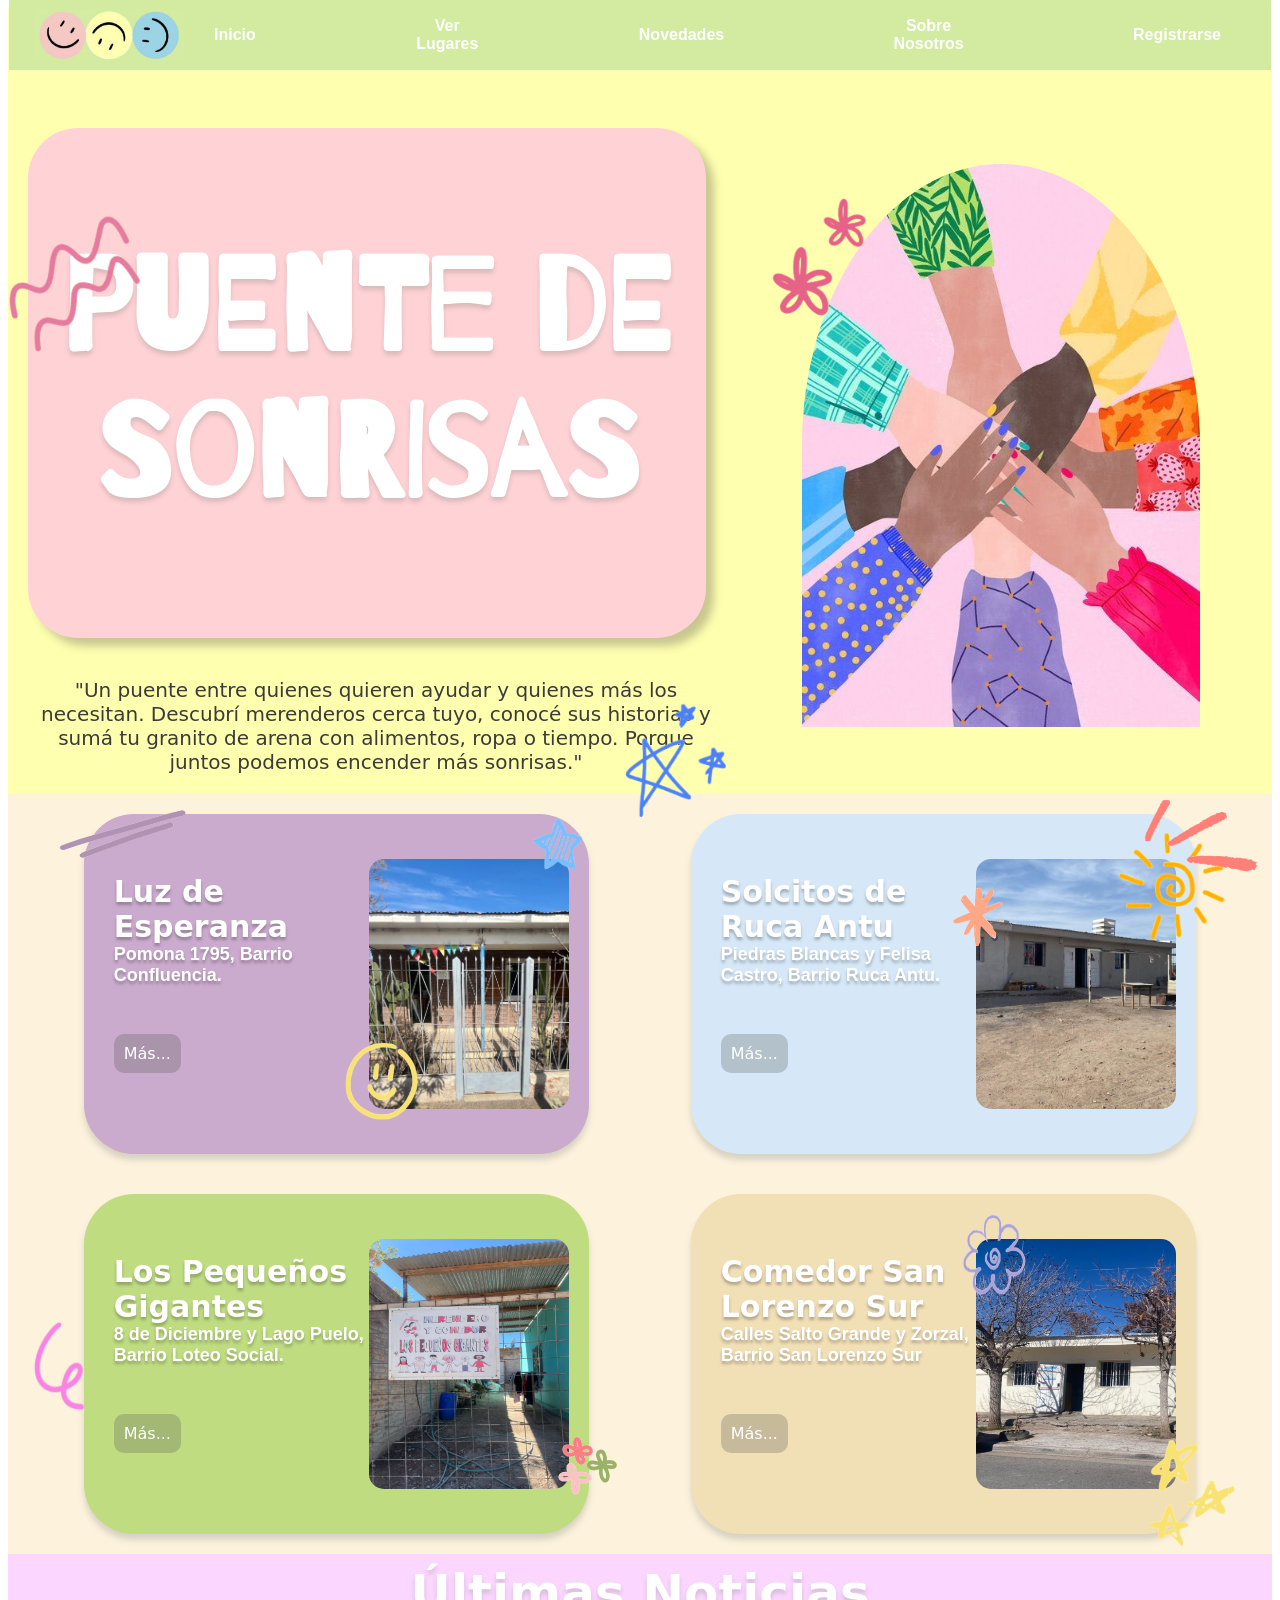
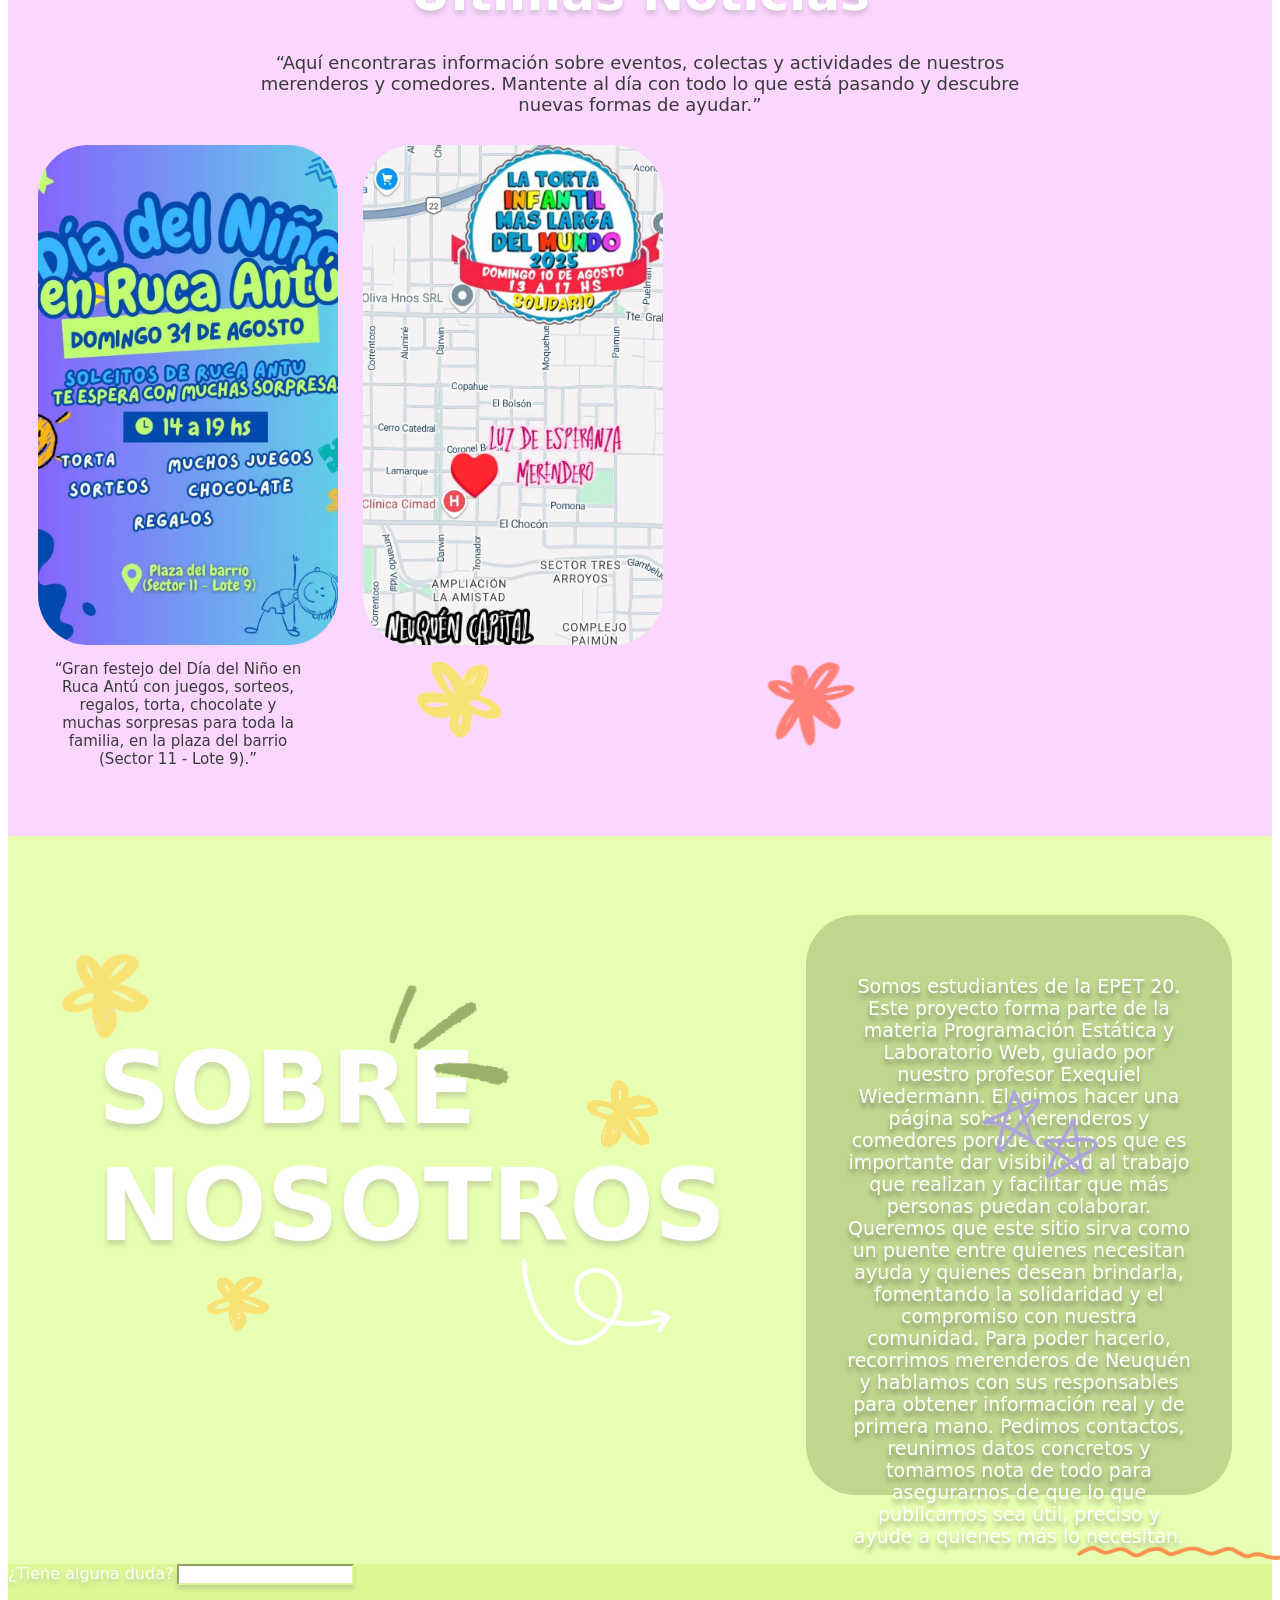
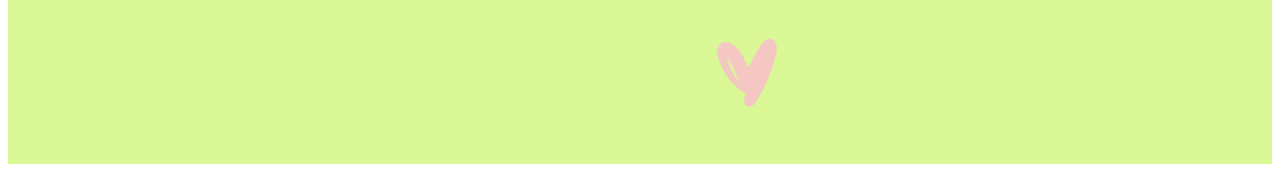
==== index.html @ fcc44dd9 "Agrreglo merge de developL" ====
<html>
    <head>
        <title>Puente De Sonrisas</title>
        <meta charset="UTF-8"/> 
        <meta name="viewport" content="width=device-width, initial-scale=1.0"/>
        <link rel="stylesheet" href="Css/estilo.css">
        <link href="https://fonts.googleapis.com/css2?family=Barrio&display=swap" rel="stylesheet">
    </head>
    <body>
        <section id="Fondo1"> 
                <div>
                    <img src="Imagenes/Icono_inicio_onda-rosa.png" class="deco1inicio animar-rebote">
                    <img src="Imagenes/Icono_inicio_estrellas-Azul.png" class="deco2inicio animar-rebote">
                    <img src="Imagenes/Icono_inicio_flores-Rosa.png" class="deco3inicio animar-rebote">
                    <img src="Imagenes/Icono_inicio_Sol.png" class="deco4inicio animar-rebote">
                </div>
                <div class="barranav">
                    <div class="logo">
                        <img src="Imagenes/icono_inicio_01.jpg" alt="logo" width="150px" height="50px"></div>
                        <div class="barraLinks">
                            <a href="#Fondo1">Inicio</a>
                            <a href="#Fondo2">Ver Lugares</a>
                            <a href="#Fondo3">Novedades</a>
                            <a href="#Fondo4">Sobre Nosotros</a>
                            <a href="Registro.html">Registrarse</a>
                        </div>
                </div>
                <div class="fila">
                    <div class="Columna">
                        <div class="Titulo">
                            <h1 id="Titulo">Puente de Sonrisas</h1>
                        </div>
                        <div class="DescripcionI">
                            <p id="ParrafoI">
                                "Un puente entre quienes quieren ayudar y 
                                quienes más los necesitan. Descubrí merenderos 
                                cerca tuyo, conocé sus historias y sumá tu granito de 
                                arena con alimentos, ropa o tiempo. Porque juntos podemos 
                                encender más sonrisas."  
                            </p>
                        </div>
                    </div>
                    <div class="Manos">
                        <img src="Imagenes/Img_inicio-inicio.jpg" id="InicioImg"/>
                    </div>
                </div>
            </div>
        </section>
        <section id="Fondo2">
                <div class="filaA">
                    <div class="caja1">
                        <img src="Imagenes/Icono_inicio_rayas-Lila.png" id="imgRayitas"  height="150" width="180">
                        <img src="Imagenes/Icono_inicio_carita.png" id="imgCarita" height="150" width="200">
                        <img src="Imagenes/Icono_inicio_estrella-Azul.png" id="imgEstrella" height="100" width="130">   
                        <div class="texto">
                            <div class="TextVL">
                                <h2>Luz de Esperanza</h2>
                                <h3>Pomona 1795, Barrio Confluencia.</h3></br>
                            </div>
                            <div class="Btn">
                                <a href="Merendero1.html" class="BtnMas">Más...</a>
                            </div>
                        </div>

                        <div class="imagen1">
                            <img src="Imagenes/Img_Merendero1-inicio.jpg" class="ImgIn">
                        </div>
                    </div>
                    
                    <div class="caja2">
                        <img src="Imagenes/Icono_inicio_Pestaña-Rosa.png" id="imgPestaña" height="150" width="190">
                        <img src="Imagenes/Icono_inicio_asterisco-Rosa.png" id="imgAsterisco"  height="150" width="150">
                        <div class="texto">
                            <div class="TextVL">
                                <h2>Solcitos de Ruca Antu</h2>
                                <h3>Piedras Blancas y Felisa Castro, Barrio Ruca Antu.</h3></br>
                            </div>
                            <div class="Btn">
                                <a href="Merendero2.html" class="BtnMas">Más...</a>
                            </div>
                        </div>

                        <div class="imagen2">
                            <img src="Imagenes/Img_Merendero2-inicio.jpg" class="ImgIn">
                        </div>
                    </div>
                </div>
                <div class="filaB">
                    <div class="caja3">
                         <img src="Imagenes/Icono_inicio_Rulo.png" id="imgRulo" height="150" width="190">
                         <img src="Imagenes/Icono_inicio_flores-Tricolor.png" id="imgCuatroflores" height="150" width="180">
                        <div class="texto">
                            <div class="TextVL">
                                <h2>Los Pequeños Gigantes</h2>
                                <h3>8 de Diciembre y Lago Puelo, Barrio Loteo Social.</h3></br>
                            </div>
                            <div class="Btn">
                                <a href="Merendero3.html" class="BtnMas">Más...</a>
                            </div>
                        </div>
                        <div class="imagen3">
                            <img src="Imagenes/Img_Merendero3-inicio.jpg" class="ImgIn">
                        </div>
                    </div>
                    <div class="caja4">
                        <img src="Imagenes/Icono_inicio_estrellas-Amarilla.png" id="imgEstrellas" height="150" width="190">
                        <img src="Imagenes/Icono_inicio_flor-Violeta.png" id="imgFlor" height="150" width="190">
                        <div class="texto">
                            <div class="TextVL">
                                <h2>Comedor San Lorenzo Sur</h2>
                                <h3>Calles Salto Grande y Zorzal, Barrio San Lorenzo Sur</h3></br>
                            </div>
                            <div class="Btn">
                                <a href="Merendero4.html" class="BtnMas">Más...</a>
                            </div>
                        </div>
                        <div class="imagen4">
                            <img src="Imagenes/Img_Merendero4-inicio.jpg" class="ImgIn">
                        </div>
                    </div>
                </div>
            </div>
        </section>
        <section id="Fondo3">
                <div>
                    <img src="Imagenes/Icono_inicio_flor-Amarilla-03.png" class="deco1NV">
                    <img src="Imagenes/Icono_inicio_flor-Rosa.png" class="deco2NV">
                </div>
                <div>
                    <h2 class="tituloC">Últimas Noticias</h2>
                </div>
                <div>
                    <p class="parrafoC">
                        “Aquí encontraras información sobre eventos, colectas y actividades
                        de nuestros merenderos y comedores. Mantente al día con todo lo que
                        está pasando y descubre nuevas formas de ayudar.”
                    </p>
                </div>
                <div class="galeriaNovedades">
                    <div>
                        <img src="Imagenes/Img_inicio_Noticias_01.jpg" class="novedadesImg animar-secuencia">
                        <p class="descripNovedades animar-secuencia">
                            “Gran festejo del Día del Niño en 
                            Ruca Antú con juegos, sorteos, regalos, 
                            torta, chocolate y muchas sorpresas para 
                            toda la familia, en la plaza del barrio 
                            (Sector 11 - Lote 9).”
                        </p>
                    </div>
                    <div>
                        <img src="Imagenes/Img_inicio_Noticia_02.jpg" class="novedadesImg animar-secuencia">
                        <p class="descripNovedades animar-secuencia">
                            “El merendero Luz de Esperanza celebró el 
                            10/08 en el SAF de San Lorenzo con torta, 
                            juegos y muchas sorpresas para los chicos, 
                            gracias al apoyo de los vecinos de Confluencia.”
                        </p>
                    </div>
                    <div>
                        <img src="Imagenes/Img_inicio_Noticia_03.jpg" class="novedadesImg animar-secuencia">
                        <p class="descripNovedades animar-secuencia">
                            “El 7 de septiembre el Merendero celebró el 
                            Día del Niño con el evento Los Pequeños Gigantes. 
                            Fue una tarde llena de alegría con presentaciones 
                            de canto, baile y teatro, donde los chicos 
                            demostraron todo su talento.”
                        </p>
                    </div>
                    <div>
                        <img src="Imagenes/Img_inicio_ProximaNoticia_04.jpg" class="novedadesImg animar-secuencia">
                        <p class="descripNovedades animar-secuencia">
                            “Muy pronto compartiremos nuevas actividades y eventos. 
                            ¡Estate atento a las próximas novedades!”
                        </p>
                    </div>
                </div>
        </section>
        <section id="Fondo4">
                    <div>
                        <img src="Imagenes/Icono_inicio_Pestaña-Verde.png" class="decorativa1" height="100" width="100"/>
                        <img src="Imagenes/Icono_inicio_flor-Amarilla-02.png" class="decorativa2" height="90" width="90"/>
                        <img src="Imagenes/Icono_inicio_flor-Amarilla-04.png" class="decorativa3" height="100" width="100"/>
                        <h2 class="parrafoNosotros"> SOBRE NOSOTROS </h2>
                        <img src="Imagenes/Icono_inicio_flor-Amarilla.png" class="decorativa4" height="80" width="80"/>
                        <img src="Imagenes/Icono_inicio_flecha.png" class="decorativa5" height="200" width="200"/>
                    </div> 
                    
                <div class="parrafoD"> 
                        <p class="parrafo">
                            Somos estudiantes de la EPET 20.
                            Este proyecto forma parte de la materia Programación Estática y Laboratorio Web,
                            guiado por nuestro profesor Exequiel Wiedermann.
                            Elegimos hacer una página sobre merenderos y comedores porque creemos que es importante dar visibilidad al trabajo que realizan y facilitar que más personas puedan colaborar. Queremos que este sitio sirva como un puente entre quienes necesitan ayuda y quienes desean brindarla, fomentando la solidaridad y el compromiso con nuestra comunidad.
                            Para poder hacerlo, recorrimos merenderos de Neuquén y hablamos con sus responsables para obtener información real y de primera mano. Pedimos contactos, reunimos datos concretos y tomamos nota de todo para asegurarnos de que lo que publicamos sea útil, preciso y ayude a quienes más lo necesitan.
                        </p>
                        <img src="Imagenes/Icono_inicio_onda-Naranja.png" class="decorativa7" height="90" width="90"/><!--enlace para agregar la línea naranja en formato img-->
                        <img src="Imagenes/Icono_inicio_estrellas-Lila.png" class="decorativa8" height="90" width="90"/><!--enlace para agregar una de las estrellas en formato img-->
                        <img src="Imagenes/Icono_inicio_corazon.png" class="decorativa9" height="90" width="90"/><!--enlace para agregar corazon en formato img-->
                </div>
        </section>

        </section>

        <script>
            document.addEventListener("DOMContentLoaded", () =>{
                const elementos=document.querySelectorAll('.animar-secuencia');

                function mostrarSecuencia(){
                    const alturaVentana=window.innerHeight;

                    elementos.forEach((el, index)=>{
                        const distancia=el.getBoundingClientRect().top;
                        if(distancia<alturaVentana-150&&!el.classList.contains('visible')){
                            setTimeout(() =>{
                                el.classList.add('visible');
                            }, index*220);
                        }
                    });
                }
                window.addEventListener('scroll', mostrarSecuencia);
                mostrarSecuencia();

                const rebote=document.querySelectorAll('.animar-rebote');
                    rebote.forEach((img, i)=>{
                            setTimeout(() =>{
                                img.classList.add('visible-rebote');
                            }, i*220);
                        });
                    });
                
            </script>

            <footer id="Footer">
                <form>
                    <label for="Dudas" class="Pregunta">¿Tiene alguna duda?</label>
                    <input type="text" name="Dudas" id="Dudas" class="CajaDuda" />
                </form>
            </footer>
    </body>
</html>
---- Css/estilo.css ----
@keyframes girar{
    from{ transform: rotate(0deg);}
    to{transform: rotate(360deg);}
}
@keyframes aparecer {
    from{opacity: 0; transform: translateY(20px);}
    to{opacity: 1; transform: translateY(0);}
}
@keyframes largo{
    0% {transform: scaleX(1);}
    50%{transform: scaleX(1.4);}
    100%{transform: scaleX(1);}
}
@keyframes zoom{
    0% {transform: scale(1);}
    50%{transform: scale(1.1);}
    100%{transform: scale(1);}
}

html{
    scroll-behavior: smooth;
}

#fondo1{
    margin: auto;
    background-color:#FFFFB0;
    padding-top: 120px;
}

.barranav{
    background-color: rgb(211, 235, 161);
    display: flex;
    justify-content: space-between;
    padding: 10px 50px 10px 25px;
    margin-bottom: 30px;
 

    position:fixed;
    top: 0px;
    right: 9px;
    left: 9px;
    z-index: 100;
}

.barraLinks{
    display: flex;
    gap: 150px;
    align-items: center;
}

.barraLinks a{
    text-align: center;
    text-decoration: none;
    color: white;
    font-family:Arial, Helvetica, sans-serif;
    font-weight: bold;
}

.logo{
    padding-right: 30px;
}

.fila{
    display: flex;
}

.columna{
    width: 500px;
    min-width: 520px;
    max-width: 600px;
}

.Titulo{
    background-color: #ffd2d5;
    width: 130%;
    border-radius: 50px;
    margin-left: 20px;
    font-family: 'Barrio', cursive;
    box-shadow: 8px 8px 8px rgba(68, 68, 68, 0.3);
    flex-direction: column;
    align-items: center;
    padding: 1px;
    opacity: 0;
    transform: translateY(-20px);
    animation: aparecer 1s ease forwards;
}

#Titulo{
    font-size: 130px;
    text-align:  center;
    color: white;
    text-shadow: 0 4px 4px rgba(134, 133, 133, 0.3);
}

.Manos{
    align-items: flex-start;
    width: 35%;
    min-width: 300px;
    padding-bottom: 5%;
    opacity: 0;
    transform: translateY(-20px);
    animation: aparecer 1s ease forwards;
}
#InicioImg{
    position:absolute;
    height: auto;
    width: 90%;
    max-width: 480px;
    display: block;
    border-radius: 500% 500% 0% 0%;
    bottom: 10%;
    left: 62%;
}

#ParrafoI {
    width: 130%;
    font-size: 20px;
    padding-left: 30px;
    padding-right: 10px;
    padding-top: 20px;
    text-align: center;
    color: #3b3b3b;
    font-family: system-ui, -apple-system, BlinkMacSystemFont, 'Segoe UI', Roboto, Oxygen, Ubuntu, Cantarell, 'Open Sans', 'Helvetica Neue', sans-serif;
    opacity: 0;
    transform: translateY(-20px);
    animation: aparecer 1s ease forwards;
} 

.deco1inicio{
    position: absolute;
    z-index: 8;
    bottom: 60%;
    right: 88%;
    width: 170px;
    height: 150px;
    animation: zoom 3s ease-in-out infinite;
}

.deco2inicio{
    position: absolute;
    z-index: 8;
    top: 78%;
    left: 47%;
    width: 140px;
    height: 120px;
    animation: zoom 3s ease-in-out infinite;
}
.deco3inicio{
    position: absolute;
    z-index: 8;
    top: 190px;
    left: 59%;
    width: 120px;
    animation: zoom 3s ease-in-out infinite;
}
.deco4inicio{
    position: absolute;
    z-index: 8;
    top: 92%;
    left: 86%;
    width: 140px;
    animation: girar 20s linear infinite;
}

/*Página 2*/

#fondo2{
    margin: auto;
    position: relative;
    background-color:#fdf3dd;
}

.filaA,.filaB{
    margin: auto;
    display: flex;
    gap: 50px;
    padding:20px 50px 20px 50px;
    justify-content: center;
}

.caja1,.caja2,.caja3,.caja4{
    margin: auto;
    width: 40%;
    height: 300px;
    border-radius: 50px;
    display: flex;
    justify-content: space-between;
    align-items: center;
    padding: 20px;
    box-shadow: 0 6px 6px rgba(134, 133, 133, 0.3);
    transition: all 0.4s ease;
    position: relative;

}

.caja1:hover,.caja2:hover,.caja3:hover,.caja4:hover{
    transform: scale(1.05);
}

.caja1{
    background-color: #CAAACD;
}
.caja2{
    background-color: #D6E8F7;
}
.caja3{
    background-color: #BFDC80;
}
.caja4{
    background-color: #F1DFB6;
}

.texto{
    margin: auto;
    font-size: 20px;
    color: white;
    text-align: left;
    padding-left: 10px;
}

.TextVL{
    margin: auto;
    padding-bottom: 35px;
    text-shadow: 0 3px 3px rgba(34, 34, 34, 0.3);
}

.BtnMas{
    margin: auto;
    background-color:#5b5e5548;
    border-radius: 10px;
    text-decoration: none;
    color: white;
    padding: 10px;
    font-family: system-ui, -apple-system, BlinkMacSystemFont, 'Segoe UI', Roboto, Oxygen, Ubuntu, Cantarell, 'Open Sans', 'Helvetica Neue', sans-serif;
    font-size: 16px;
    transition: box-shadow 0.3s ease;
}

.BtnMas:hover{
    box-shadow: 0px 4px 6px rgba(0, 0, 0, 0.4);
}

.Btn{
    margin: auto;
    padding-bottom: 30px;
}

.ImgIn{
    margin: auto;
    width: 200px;
    height: 250px;
    border-radius: 15px;
}

#imgCuatroflores{
    margin: 0 auto;
    position: absolute;
    z-index: 4;
    top: 80%;
    left: 100%;
    transform: translate(-50%, -50%);
    width: 30%;
    transform-origin: center;
    transition: transform 0.4s ease;
}

#imgFlor{
    margin: 0 auto;
    position: absolute;
    z-index: 4;
    top: 20%;
    left: 60%;
    transform: translate(-50%, -50%);
    width: 30%;
    transform-origin: center;
    transition: transform 0.4s ease;
}

#imgPestaña{
    margin: 0 auto;
    position: absolute;
    z-index: 4;
    left: 100%;
    bottom: 50%;
    transform: translate(-50%, -50%);
    width: 40%;
    transform-origin: center;
    transition: transform 0.4s ease;
}

#imgRulo{
    margin: 0 auto;
    position: absolute;
    z-index: 4;
    top: 50%;
    right: 75%;
    transform: translate(-50%, -50%);
    width: 30%;
    transform-origin: center;
    transition: transform 0.4s ease;
}

#imgEstrellas{
    margin: 0 auto;
    position: absolute;
    z-index: 4;
    top: 90%;
    left: 100%;
    transform: translate(-50%, -50%);
    width: 35%;
    transform-origin: center;
    transition: transform 0.4s ease;
}

#imgRayitas{
    margin: 0 auto;
    position: absolute;
    z-index: 4;
    bottom: 48%;
    left: 8%;
    transform: translate(-50%, -50%);
    width: 40%;
    transform-origin: center;
    transition: transform 0.4s ease;
}

#imgCarita{
    margin: 0 auto;
    position: absolute;
    z-index: 4;
    top: 80%;
    left: 60%;
    transform: translate(-50%, -50%);
    width: 35%;
    transform-origin: center;
    transition: transform 0.4s ease;
}

#imgEstrella{
    margin: 0 auto;
    position: absolute;
    z-index: 4;
    bottom: 60%;
    left: 94%;
    transform: translate(-50%, -50%);
    width: 25%;
    transform-origin: center;
    transition: transform 0.4s ease;
}

#imgAsterisco{
    margin: 0 auto;
    position: absolute;
    z-index: 4;
    top: 30%;
    right: 18%;
    transform: translate(-50%, -50%);
    width: 25%;
    transform-origin: center;
    transition: transform 0.4s ease;
}

/*Página 3*/
#fondo3{
    margin: auto;
    background-color: #fbd6ff;
    padding: 10px;
}

.tituloC{
    text-align: center;
    color: white;
    font-size: 50px;
    font-family: system-ui, -apple-system, BlinkMacSystemFont, 'Segoe UI', Roboto, Oxygen, Ubuntu, Cantarell, 'Open Sans', 'Helvetica Neue', sans-serif;
    z-index: 2;
    position: relative;
    text-shadow: 0 4px 4px rgba(134, 133, 133, 0.3);
}

.parrafoC{
    text-align: center;
    color: #3b3b3b;
    font-size: 18px;
    font-family: system-ui, -apple-system, BlinkMacSystemFont, 'Segoe UI', Roboto, Oxygen, Ubuntu, Cantarell, 'Open Sans', 'Helvetica Neue', sans-serif;
    margin: 30px;
    padding-left: 200px;
    padding-right: 200px;
}

.galeriaNovedades{
    display: flex;
    padding-left: 20px;
    padding-right: 20px;
    gap: 25px;
}

.novedadesImg{
    width: 300px;
    height: 500px;
    border-radius: 50px;
    right: 300px;
}

.descripNovedades{
    text-align: center;
    color:#3b3b3b;
    font-size: 15px;
    font-family: system-ui, -apple-system, BlinkMacSystemFont, 'Segoe UI', Roboto, Oxygen, Ubuntu, Cantarell, 'Open Sans', 'Helvetica Neue', sans-serif;
    padding-right: 30px;
    padding-left: 10px;
    margin-bottom: 40px;
}

.deco1NV{
    margin: 0 auto;
    position:absolute;
    z-index: 1;
    top: 255%;
    left: 36%;
    transform: translate(-50%, -50%);
    width: 11%;
    height: auto;
}
.deco2NV{
    margin: 0 auto;
    position:absolute;
    left: 63%;
    top: 256%;
    transform: translate(-50%, -50%);
    width: 9%;
    height: auto;
}

/*Fondo 4*/

#fondo4{
    margin: auto;
    background-color: #e7ffb1;
    padding-left: 90px;
    padding-top: 10px;
    display: flex;
    align-items: center;

}

h2{
    margin: auto;
    font-family: system-ui, -apple-system, BlinkMacSystemFont, 'Segoe UI', Roboto, Oxygen, Ubuntu, Cantarell, 'Open Sans', 'Helvetica Neue', sans-serif;
}

h3{
    margin: auto;
    font-family: Arial, Helvetica, sans-serif;   
    font-size: 18px;
}

.parrafoD {
    margin: auto;
    color: white;
    background-color: #bfd68f;
    width:700px;
    height: 500px;
    border-radius: 50px;
    margin: 40px 40px 40px 80px;
    padding: 10px  40px 70px 40px;
    
}

.parrafo{
    font-size: 19px;
    text-align:center;
    margin: auto;
    margin-top: 50px;
    font-family: system-ui, -apple-system, BlinkMacSystemFont, 'Segoe UI', Roboto, Oxygen, Ubuntu, Cantarell, 'Open Sans', 'Helvetica Neue', sans-serif;
    text-shadow: 0 5px 4px rgba(5, 5, 5, 0.3);
}
.parrafoNosotros{
    margin: auto;
    color:white;
    font-family: system-ui, -apple-system, BlinkMacSystemFont, 'Segoe UI', Roboto, Oxygen, Ubuntu, Cantarell, 'Open Sans', 'Helvetica Neue', sans-serif;
    font-size: 100px;
    text-shadow: 0 5px 5px rgba(134, 133, 133, 0.3);
}
.decorativa1{
    margin: 0 auto;
    position: relative;
    width: 180px;
    height: 180px;
    top: 100px;
    left: 260px;
}

@media (prefers-reduced-motion: reduce){
    img.decorativa2{
    animation-duration: 0.001ms !important;
    animation-iteration-count:1 !important;;
    }
    img.decorativa3{
    animation-duration: 0.001ms !important;
    animation-iteration-count:1 !important;;
    }
    img.decorativa4{
    animation-duration: 0.001ms !important;
    animation-iteration-count:1 !important;;
    }

}
.decorativa2{
    margin: 0 auto;
    position: relative;
    top:150px;
    left: 280px;
    width: 120px;
    height: 120px;
    animation: girar 7s linear infinite;
}
.decorativa3{
    margin: 0 auto;
    position: relative;
    top: 20px;
    right: 350px;
    animation: girar 7s linear infinite;

}
.decorativa4{
    margin: 0 auto;
    position: relative;
    bottom: 10px;
    left: 90px;
    width: 100px;
    height: 100px;
    animation: girar 7s linear infinite;

}


@media(prefers-reduced-motion: reduce){
    img.decorativa5{
        animation-duration: 0.001ms !important;
        animation-iteration-count: 1 !important;
    }
}
.decorativa5{
    margin: 0  auto;
    position: relative;
    bottom:150px;
    left: 180px;
    width: 200px;
    height: 200px;
    animation: largo 8s ease-in-out infinite;
    display: block;
}

.decorativa7{
    margin: 0 auto;
    position: relative;
    bottom: 5%;
    left: 65%;
    width: 220px;
    height: 60px;
}

.decorativa8{
    margin: 0 auto;
    position: relative;
    bottom: 105%;
    left: 38%;
    width: 128px;
    height: 110px;
}


@media(prefers-reduced-motion: reduce){
    img.decorativa9{
        animation-duration: 0.001ms !important;
        animation-iteration-count: 1 !important;
    }
}
.decorativa9{
    margin: 0 auto;
    position: relative;
    bottom: 1%;
    right: 78%;
    width: 80px;
    height: 80px;
    animation: zoom 2s ease-in-out infinite;

}
#Footer{
    background: #dbf897;
    height: 200px;
}
.Pregunta{
    color: white;
    font-family:system-ui, -apple-system, BlinkMacSystemFont, 'Segoe UI', Roboto, Oxygen, Ubuntu, Cantarell, 'Open Sans', 'Helvetica Neue', sans-serif;
    text-shadow: 0 4px 4px rgba(134, 133, 133, 0.3);
}
.CajaDuda{
    border-color: #dbf897 ;
    box-shadow: 0 4px 4px rgba(134, 133, 133, 0.3);
}
/* --------------------------------------------------------------------------------------------------------------------------------------- */
@media(min-width: 1500px){
    html{
    scroll-behavior: smooth;
}

/*Página 1*/
#fondo1{
    margin: auto;
    background-color:#FFFFB0;
    padding-top: 120px;
}

.barranav{
    background-color: rgb(211, 235, 161);
    display: flex;
    justify-content: space-between;
    padding: 10px 50px 10px 25px;
    margin-bottom: 30px;
 

    position:fixed;
    top: 0px;
    right: 9px;
    left: 9px;
    z-index: 100;
}

.barraLinks{
    display: flex;
    gap: 150px;
    align-items: center;
}

.barraLinks a{
    text-align: center;
    text-decoration: none;
    color: white;
    font-family:Arial, Helvetica, sans-serif;
    font-weight: bold;
}

.logo{
    padding-right: 30px;
}

.fila{
    display: flex;

.columna{
    width: 500px;
    min-width: 520px;
    max-width: 900px;
}
.Titulo {
    background-color: #ffd2d5;
    width: 130%;
    border-radius: 50px;
    font-family: 'Barrio', cursive;
    box-shadow: 8px 8px 8px rgba(68, 68, 68, 0.3);
    flex-direction: column;
    align-items: center;
    padding: 1px;
    opacity: 0;
    transform: translateY(-20px);
    animation: aparecer 1s ease forwards;
}

#Titulo{
    font-size: 130px;
    text-align:  center;
    color: white;
    text-shadow: 0 4px 4px rgba(134, 133, 133, 0.3);
}

#ParrafoI{
    font-size: 20px;
    width: 130%;
    padding-left: 4%;
    padding-top: 10%;
    text-align: center;
    color: #3b3b3b;
    font-family: system-ui, -apple-system, BlinkMacSystemFont, 'Segoe UI', Roboto, Oxygen, Ubuntu, Cantarell, 'Open Sans', 'Helvetica Neue', sans-serif;
    opacity: 0;
    transform: translateY(-20px);
    animation: aparecer 1s ease forwards;
}

.Manos{
    align-items: flex-start;
    width: 35%;
    min-width: 300px;
    padding-bottom: 5%;
    opacity: 0;
    transform: translateY(-20px);
    animation: aparecer 1s ease forwards;
}


#InicioImg{
    height: auto;
    width: 100%;
    max-width: 500px;
    display: block;
    border-radius: 500% 500% 0% 0%;
}


.deco1inicio{
    position: absolute;
    bottom: 60%;
    right: 88%;
    width: 180px;
    height: 160px;
    z-index: 1px;
}

.deco2inicio{
    position: absolute;
    top: 76%;
    left: 46%;
    width: 160px;
    height: 140px;
    animation: zoom 2s ease-in-out infinite;

}

.deco3inicio{
    position: absolute;
    left: 59%;
    width: 160px;
    animation: zoom 2s ease-in-out infinite;
}

.deco4inicio{
    margin: 0 auto;
    position: absolute;
    top: 110%;
    left: 87%;
    animation: girar 4s linear infinite;

}
    .columna{
        width: 500px;
        min-width: 520px;
        max-width: 900px;
    }
    .Titulo {
        background-color: #ffd2d5;
        width: 130%;
        border-radius: 50px;
        font-family: 'Barrio', cursive;
        box-shadow: 8px 8px 8px rgba(68, 68, 68, 0.3);
        flex-direction: column;
        align-items: center;
    }
    #Titulo {
        font-size: 140px; 
    }
    #ParrafoI {
        width: 130%;
        font-size: 20px;
        margin-left: auto;
        margin-right: auto;
        padding-top: 20px;
    }
    #InicioImg{
        position:absolute;
        height: auto;
        width: 90%;
        max-width: 480px;
        display: block;
        border-radius: 500% 500% 0% 0%;
        bottom: 1%;
        top: 10%;
        left: 62%;
    }
    .filaA, .filaB, .galeriaNovedades{
        gap: 5%;
        padding-left: 8%;
        padding-right: 8%;
    }
    .barranav{
        padding-left: 8%;
        padding-right: 8%;
    }
    .parrafoD{
        width: 60%;
        margin-left: 10%;
        margin-right: 10%;
        font-size: 120%;
    }
    .parrafoNosotros{
        font-size: 400%;
    }
    .deco1inicio{
        position: absolute;
        bottom: 65%;
        right: 88%;
        width: 180px;
        height: 160px;
    }
    .deco2inicio{
        position: absolute;
        top: 75%;
        left: 46%;
        width: 160px;
        height: 140px;
    }
    .deco3inicio{
        position: absolute;
        left: 59%;
        width: 160px;
    }
    .deco4inicio{
        position: absolute;
        top: 92%;
        left: 87%;
    }

    .deco2inicio{
        position: absolute;
        z-index: 8;
        top: 75%;
        left: 48%;
        width: 160px;
        height: 140px;
    }

    .deco3inicio{
        position: absolute;
        z-index: 8;
        left: 59%;
        width: 160px;
    }

    .deco4inicio{
        position: absolute;
        z-index: 8;
        top: 92%;
        left: 87%;
    }

#fondo2{
    margin: auto;
    position: relative;
    background-color:#fdf3dd;
}

.filaA,.filaB{
    margin: auto;
    display: flex;
    gap: 50px;
    padding:20px 50px 20px 50px;
    justify-content: center;
}

.caja1,.caja2,.caja3,.caja4{
    margin: auto;
    width: 40%;
    height: 300px;
    border-radius: 50px;
    display: flex;
    justify-content: space-between;
    align-items: center;
    padding: 20px;
    box-shadow: 0 6px 6px rgba(134, 133, 133, 0.3);
    transition: all 0.4s ease;
}

.caja1:hover,.caja2:hover,.caja3:hover,.caja4:hover{
    transform: scale(1.05);
}

.caja1{
    background-color: #CAAACD;
}
.caja2{
    background-color: #D6E8F7;
}
.caja3{
    background-color: #BFDC80;
}
.caja4{
    background-color: #F1DFB6;
}

.texto{
    margin: auto;
    font-size: 20px;
    color: white;
    text-align: left;
    padding-left: 10px;
}

.TextVL{
    margin: auto;
    padding-bottom: 35px;
    text-shadow: 0 3px 3px rgba(34, 34, 34, 0.3);
}

.BtnMas{
    margin: auto;
    background-color:#5b5e5548;
    border-radius: 10px;
    text-decoration: none;
    color: white;
    padding: 10px;
    font-family: system-ui, -apple-system, BlinkMacSystemFont, 'Segoe UI', Roboto, Oxygen, Ubuntu, Cantarell, 'Open Sans', 'Helvetica Neue', sans-serif;
    font-size: 16px;
    transition: box-shadow 0.3s ease;
}

.BtnMas:hover{
    box-shadow: 0px 4px 6px rgba(0, 0, 0, 0.4);
}

.Btn{
    margin: auto;
    padding-bottom: 30px;
}

.ImgIn{
    margin: auto;
    width: 200px;
    height: 250px;
    border-radius: 15px;
}

#imgCuatroflores{
    margin: 0 auto;
    position: absolute;
    z-index: 4;
    top: 80%;
    left: 45%;
    transform: translate(-50%, -50%);
    width: 15%;
}

#imgFlor{
    margin: 0 auto;
    position: absolute;
    z-index: 4;
    top: 60%;
    left: 78%;
    transform: translate(-50%, -50%);
    width: 15%;
}

#imgPestaña{
    margin: 0 auto;
    position: absolute;
    z-index: 4;
    left: 94%;
    bottom: 75%;
    transform: translate(-50%, -50%);
    width: 15%;
}

#imgRulo{
    margin: 0 auto;
    position: absolute;
    z-index: 4;
    top: 67%;
    right: 80%;
    transform: translate(-50%, -50%);
    width: 15%;
}

#imgEstrellas{
    margin: 0 auto;
    position: absolute;
    z-index: 4;
    top: 93%;
    left: 93%;
    transform: translate(-50%, -50%);
    width: 15%;
}

#imgRayitas{
    margin: 0 auto;
    position: absolute;
    z-index: 4;
    bottom: 75%;
    left: 9%;
    transform: translate(-50%, -50%);
    width: 15%;
}

#imgCarita{
    margin: 0 auto;
    position: absolute;
    z-index: 4;
    top: 37%;
    left: 45%;
    transform: translate(-50%, -50%);
    width: 15%;
}

#imgEstrella{
    margin: 0 auto;
    position: absolute;
    z-index: 4;
    bottom: 77%;
    left: 30%;
    transform: translate(-50%, -50%);
    width: 11%;
}

#imgAsterisco{
    margin: 0 auto;
    position: absolute;
    z-index: 4;
    top: 30%;
    right: 9%;
    transform: translate(-50%, -50%);
    width: 13%;
}


#fondo3{
    margin: auto;
    background-color: #fbd6ff;
    padding: 10px;
}

.tituloC{
    text-align: center;
    color: white;
    font-size: 50px;
    font-family: system-ui, -apple-system, BlinkMacSystemFont, 'Segoe UI', Roboto, Oxygen, Ubuntu, Cantarell, 'Open Sans', 'Helvetica Neue', sans-serif;
    z-index: 2;
    position: relative;
    text-shadow: 0 4px 4px rgba(134, 133, 133, 0.3);
}

.parrafoC{
    text-align: center;
    color: #3b3b3b;
    font-size: 18px;
    font-family: system-ui, -apple-system, BlinkMacSystemFont, 'Segoe UI', Roboto, Oxygen, Ubuntu, Cantarell, 'Open Sans', 'Helvetica Neue', sans-serif;
    margin: 30px;
    padding-left: 200px;
    padding-right: 200px;
}

.galeriaNovedades{
    display: flex;
    padding-left: 20px;
    padding-right: 20px;
    gap: 25px;
}

.novedadesImg{
    width: 300px;
    height: 500px;
    border-radius: 50px;
    right: 300px;
}

.descripNovedades{
    text-align: center;
    color:#3b3b3b;
    font-size: 15px;
    font-family: system-ui, -apple-system, BlinkMacSystemFont, 'Segoe UI', Roboto, Oxygen, Ubuntu, Cantarell, 'Open Sans', 'Helvetica Neue', sans-serif;
    padding-right: 30px;
    padding-left: 10px;
    margin-bottom: 40px;
}

.deco1NV{
    margin: 0 auto;
    position:absolute;
    z-index: 1;
    top: 255%;
    left: 36%;
    transform: translate(-50%, -50%);
    width: 11%;
    height: auto;
}
.deco2NV{
    margin: 0 auto;
    position:absolute;
    left: 63%;
    top: 256%;
    transform: translate(-50%, -50%);
    width: 9%;
    height: auto;
}



#fondo4{
    margin: auto;
    background-color: #e7ffb1;
    padding-left: 90px;
    padding-top: 10px;
    display: flex;
    align-items: center;

}

h2{
    margin: auto;
    font-family: system-ui, -apple-system, BlinkMacSystemFont, 'Segoe UI', Roboto, Oxygen, Ubuntu, Cantarell, 'Open Sans', 'Helvetica Neue', sans-serif;
}

h3{
    margin: auto;
    font-family: Arial, Helvetica, sans-serif;   
    font-size: 18px;
}

.parrafoD {
    margin: auto;
    color: white;
    background-color: #bfd68f;
    width:700px;
    height: 500px;
    border-radius: 50px;
    margin: 40px 40px 40px 80px;
    padding: 10px  40px 70px 40px;
    
}

.parrafo{
    font-size: 19px;
    text-align:center;
    margin: auto;
    margin-top: 50px;
    font-family: system-ui, -apple-system, BlinkMacSystemFont, 'Segoe UI', Roboto, Oxygen, Ubuntu, Cantarell, 'Open Sans', 'Helvetica Neue', sans-serif;
    text-shadow: 0 5px 4px rgba(5, 5, 5, 0.3);
}
.parrafoNosotros{
    margin: auto;
    color:white;
    font-family: system-ui, -apple-system, BlinkMacSystemFont, 'Segoe UI', Roboto, Oxygen, Ubuntu, Cantarell, 'Open Sans', 'Helvetica Neue', sans-serif;
    font-size: 100px;
    text-shadow: 0 5px 5px rgba(134, 133, 133, 0.3);
}
.decorativa1{
    margin: 0 auto;
    position: relative;
    width: 180px;
    height: 180px;
    top: 100px;
    left: 260px;
}

@media (prefers-reduced-motion: reduce){
    img.decorativa2{
    animation-duration: 0.001ms !important;
    animation-iteration-count:1 !important;;
    }
    img.decorativa3{
    animation-duration: 0.001ms !important;
    animation-iteration-count:1 !important;;
    }
    img.decorativa4{
    animation-duration: 0.001ms !important;
    animation-iteration-count:1 !important;;
    }

}
.decorativa2{
    margin: 0 auto;
    position: relative;
    top:150px;
    left: 280px;
    width: 120px;
    height: 120px;
    animation: girar 4s linear infinite;
}
.decorativa3{
    margin: 0 auto;
    position: relative;
    top: 20px;
    right: 350px;
    animation: girar 4s linear infinite;

}
.decorativa4{
    margin: 0 auto;
    position: relative;
    bottom:150px;
    left: 90px;
    width: 100px;
    height: 100px;
    animation: girar 4s linear infinite;

}


@media(prefers-reduced-motion: reduce){
    img.decorativa5{
        animation-duration: 0.001ms !important;
        animation-iteration-count: 1 !important;
    }
}
.decorativa5{
    margin: 0  auto;
    position: relative;
    bottom:60px;
    left: 230px;
    width: 250px;
    height: 250px;
    animation: largo 5s ease-in-out infinite;
    display: block;
}

.decorativa7{
    margin: 0 auto;
    position: relative;
    bottom: 5%;
    left: 65%;
    width: 220px;
    height: 60px;
}

.decorativa8{
    margin: 0 auto;
    position: relative;
    bottom: 105%;
    left: 38%;
    width: 128px;
    height: 110px;
}


@media(prefers-reduced-motion: reduce){
    img.decorativa9{
        animation-duration: 0.001ms !important;
        animation-iteration-count: 1 !important;
    }
}
.decorativa9{
    margin: 0 auto;
    position: relative;
    bottom: 1%;
    right: 78%;
    width: 80px;
    height: 80px;
    animation: zoom 2s ease-in-out infinite;

}

@media(min-width: 1500px){
    html{
    scroll-behavior: smooth;
}

.Manos{
    align-items: flex-start;
    width: 35%;
    margin-left: 40px;
    min-width: 300px;
    padding-bottom: 5%;
    opacity: 0;
    transform: translateY(-20px);
    animation: aparecer 1s ease forwards;
}

#fondo1{
    margin: auto;
    background-color:#FFFFB0;
    padding-top: 120px;
}

.barranav{
    background-color: rgb(211, 235, 161);
    display: flex;
    justify-content: space-between;
    padding: 10px 50px 10px 25px;
    margin-bottom: 30px;
 

    position:fixed;
    top: 0px;
    right: 9px;
    left: 9px;
    z-index: 100;
}

.barraLinks{
    display: flex;
    gap: 150px;
    align-items: center;
}

.barraLinks a{
    text-align: center;
    text-decoration: none;
    color: white;
    font-family:Arial, Helvetica, sans-serif;
    font-weight: bold;
}

.logo{
    padding-right: 30px;
}

.fila{
    display: flex;
}
.DescripcionI{
    margin-left: 65px;
}
.columna{
    width: 500px;
    min-width: 520px;
    max-width: 600px;
}

.Titulo{
    background-color: #ffd2d5;
    width: 130%;
    border-radius: 50px;
    margin-left: 20px;
    font-family: 'Barrio', cursive;
    box-shadow: 8px 8px 8px rgba(68, 68, 68, 0.3);
    flex-direction: column;
    align-items: center;
    padding: 1px;
    margin-left: 60px;
}
#Titulo {
    font-size: 140px; 
}
#ParrafoI {
    width: 130%;
    font-size: 20px;
    margin-left: auto;
    margin-right: auto;
    padding-top: 20px;
}
#InicioImg{
    position:absolute;
    height: auto;
    width: 90%;
    max-width: 480px;
    display: block;
    border-radius: 500% 500% 0% 0%;
    bottom: 1%;
    top: 10%;
    left: 62%;
}
.filaA, .filaB, .galeriaNovedades{
    gap: 5%;
    padding-left: 8%;
    padding-right: 8%;
}
.barranav{
    padding-left: 8%;
    padding-right: 8%;
}
.parrafoD{
    width: 60%;
    margin-left: 10%;
    margin-right: 10%;
    font-size: 120%;
}
.parrafoNosotros{
    font-size: 400%;
}
.deco1inicio{
    position: absolute;
    bottom: 65%;
    right: 88%;
    width: 180px;
    height: 160px;
}
.deco2inicio{
    position: absolute;
    z-index: 8;
    top: 75%;
    left: 48%;
    width: 160px;
    height: 140px;
}
.deco3inicio{
    position: absolute;
    z-index: 8;
    left: 59%;
    width: 160px;
}
.deco4inicio{
    position: absolute;
    z-index: 8;
    top: 92%;
    left: 87%;
}

#fondo2{
    margin: auto;
    position: relative;
    background-color:#fdf3dd;
}

.filaA,.filaB{
    margin: auto;
    display: flex;
    gap: 50px;
    padding:20px 50px 20px 50px;
    justify-content: center;
}

.caja1,.caja2,.caja3,.caja4{
    margin: auto;
    width: 40%;
    height: 300px;
    border-radius: 50px;
    display: flex;
    justify-content: space-between;
    align-items: center;
    padding: 20px;
    box-shadow: 0 6px 6px rgba(134, 133, 133, 0.3);
    transition: all 0.3s ease;
}

.caja1:hover,.caja2:hover,.caja3:hover,.caja4:hover{
    transform: scale(1.1)
}

.caja1{
    margin: auto;
    background-color: #CAAACD;
}
.caja2{
    margin: auto;
    background-color: #D6E8F7;
}
.caja3{
    margin: auto;
    background-color: #BFDC80;
}
.caja4{
    margin: auto;
    background-color: #F1DFB6;
}

.texto{
    margin: auto;
    font-size: 20px;
    color: white;
    text-align: left;
    padding-left: 10px;
}

.TextVL{
    margin: auto;
    padding-bottom: 35px;
    text-shadow: 0 3px 3px rgba(34, 34, 34, 0.3);
}

.BtnMas{
    margin: auto;
    background-color:#5b5e5548;
    border-radius: 10px;
    text-decoration: none;
    color: white;
    padding: 10px;
    font-family: system-ui, -apple-system, BlinkMacSystemFont, 'Segoe UI', Roboto, Oxygen, Ubuntu, Cantarell, 'Open Sans', 'Helvetica Neue', sans-serif;
    font-size: 16px;
    transition: box-shadow 0.3s ease;
}

.BtnMas:hover{
    box-shadow: 0px 4px 6px rgba(0, 0, 0, 0.4);
}

.Btn{
    margin: auto;
    padding-bottom: 30px;
}

.ImgIn{
    margin: auto;
    width: 200px;
    height: 250px;
    border-radius: 15px;
}

#imgCuatroflores{
    margin: 0 auto;
    position: absolute;
    z-index: 4;
    top: 80%;
    left: 45%;
    transform: translate(-50%, -50%);
    width: 15%;
}

#imgFlor{
    margin: 0 auto;
    position: absolute;
    z-index: 4;
    top: 60%;
    left: 78%;
    transform: translate(-50%, -50%);
    width: 15%;
}

#imgPestaña{
    margin: 0 auto;
    position: absolute;
    z-index: 4;
    left: 94%;
    bottom: 75%;
    transform: translate(-50%, -50%);
    width: 15%;
}

#imgRulo{
    margin: 0 auto;
    position: absolute;
    z-index: 4;
    top: 67%;
    right: 80%;
    transform: translate(-50%, -50%);
    width: 15%;
}

#imgEstrellas{
    margin: 0 auto;
    position: absolute;
    z-index: 4;
    top: 93%;
    left: 93%;
    transform: translate(-50%, -50%);
    width: 15%;
}

#imgRayitas{
    margin: 0 auto;
    position: absolute;
    z-index: 4;
    bottom: 75%;
    left: 9%;
    transform: translate(-50%, -50%);
    width: 15%;
}

#imgCarita{
    margin: 0 auto;
    position: absolute;
    z-index: 4;
    top: 37%;
    left: 45%;
    transform: translate(-50%, -50%);
    width: 15%;
}

#imgEstrella{
    margin: 0 auto;
    position: absolute;
    z-index: 4;
    bottom: 77%;
    left: 30%;
    transform: translate(-50%, -50%);
    width: 11%;
}

#imgAsterisco{
    margin: 0 auto;
    position: absolute;
    z-index: 4;
    top: 30%;
    right: 9%;
    transform: translate(-50%, -50%);
    width: 13%;
}
#fondo3{
    margin: auto;
    background-color: #fbd6ff;
    padding: 10px;
}

.tituloC{
    text-align: center;
    color: white;
    font-size: 50px;
    font-family: system-ui, -apple-system, BlinkMacSystemFont, 'Segoe UI', Roboto, Oxygen, Ubuntu, Cantarell, 'Open Sans', 'Helvetica Neue', sans-serif;
    z-index: 2;
    position: relative;
    text-shadow: 0 4px 4px rgba(134, 133, 133, 0.3);
}

.parrafoC{
    text-align: center;
    color: #3b3b3b;
    font-size: 18px;
    font-family: system-ui, -apple-system, BlinkMacSystemFont, 'Segoe UI', Roboto, Oxygen, Ubuntu, Cantarell, 'Open Sans', 'Helvetica Neue', sans-serif;
    margin: 30px;
    padding-left: 200px;
    padding-right: 200px;
}

.galeriaNovedades{
    display: flex;
    padding-left: 20px;
    padding-right: 20px;
    gap: 25px;
}

.novedadesImg{
    width: 300px;
    height: 500px;
    border-radius: 50px;
    right: 300px;
}

.descripNovedades{
    text-align: center;
    color:#3b3b3b;
    font-size: 15px;
    font-family: system-ui, -apple-system, BlinkMacSystemFont, 'Segoe UI', Roboto, Oxygen, Ubuntu, Cantarell, 'Open Sans', 'Helvetica Neue', sans-serif;
    padding-right: 30px;
    padding-left: 10px;
    margin-bottom: 40px;
}

.deco1NV{
    margin: 0 auto;
    position:absolute;
    z-index: 1;
    top: 255%;
    left: 36%;
    transform: translate(-50%, -50%);
    width: 11%;
    height: auto;
}
.deco2NV{
    margin: 0 auto;
    position:absolute;
    left: 63%;
    top: 256%;
    transform: translate(-50%, -50%);
    width: 9%;
    height: auto;
}
#fondo4{
    margin: auto;
    background-color: #e7ffb1;
    padding-left: 90px;
    padding-top: 10px;
    display: flex;
    align-items: center;

}

h2{
    margin: auto;
    font-family: system-ui, -apple-system, BlinkMacSystemFont, 'Segoe UI', Roboto, Oxygen, Ubuntu, Cantarell, 'Open Sans', 'Helvetica Neue', sans-serif;
}

h3{
    margin: auto;
    font-family: Arial, Helvetica, sans-serif;   
    font-size: 18px;
}

.parrafoD {
    margin: auto;
    color: white;
    background-color: #bfd68f;
    width:700px;
    height: 500px;
    border-radius: 50px;
    margin: 40px 40px 40px 80px;
    padding: 10px  40px 70px 40px;
    
}

.parrafo{
    font-size: 19px;
    text-align:center;
    margin: auto;
    margin-top: 50px;
    font-family: system-ui, -apple-system, BlinkMacSystemFont, 'Segoe UI', Roboto, Oxygen, Ubuntu, Cantarell, 'Open Sans', 'Helvetica Neue', sans-serif;
    text-shadow: 0 5px 4px rgba(5, 5, 5, 0.3);
}
.parrafoNosotros{
    margin: auto;
    color:white;
    font-family: system-ui, -apple-system, BlinkMacSystemFont, 'Segoe UI', Roboto, Oxygen, Ubuntu, Cantarell, 'Open Sans', 'Helvetica Neue', sans-serif;
    font-size: 100px;
    text-shadow: 0 5px 5px rgba(134, 133, 133, 0.3);
}
.decorativa1{
    margin: 0 auto;
    position: relative;
    width: 180px;
    height: 180px;
    top: 100px;
    left: 260px;
}
.decorativa2{
    margin: 0 auto;
    position: relative;
    top:150px;
    left: 280px;
    width: 120px;
    height: 120px;
}
.decorativa3{
    margin: 0 auto;
    position: relative;
    top: 20px;
    right: 350px;
}
.decorativa4{
    margin: 0 auto;
    position: relative;
    bottom:150px;
    left: 90px;
    width: 100px;
    height: 100px;
}
.decorativa5{
    margin: 0  auto;
    position: relative;
    bottom:60px;
    left: 230px;
    width: 250px;
    height: 250px;
}
.decorativa7{
    margin: 0 auto;
    position: relative;
    bottom: 5%;
    left: 65%;
    width: 220px;
    height: 60px;
}
.decorativa8{
    margin: 0 auto;
    position: relative;
    bottom: 105%;
    left: 38%;
    width: 128px;
    height: 110px;
}
.decorativa9{
    margin: 0 auto;
    position: relative;
    bottom: 1%;
    right: 78%;
    width: 80px;
    height: 80px;
}
}
}
}


/* Animación Noticias */
.animar-secuencia{
    opacity: 0;
    transform: translateY(50px);
    transition: all 0.4s ease-out;
}
.animar-secuencia.visible{
    opacity: 1;
    transform: translateY(0);
}
/* Animación Inicio */
.animar-rebote{
    opacity: 0;
    transform: scale(0.5);
    transition: all 0.6s cubic-bezier(0.68, -0.55, 0.27, 1.55);
    z-index: 3;
}
.animar-rebote.visible-rebote{
    opacity: 1;
    transform: scale(1);
}
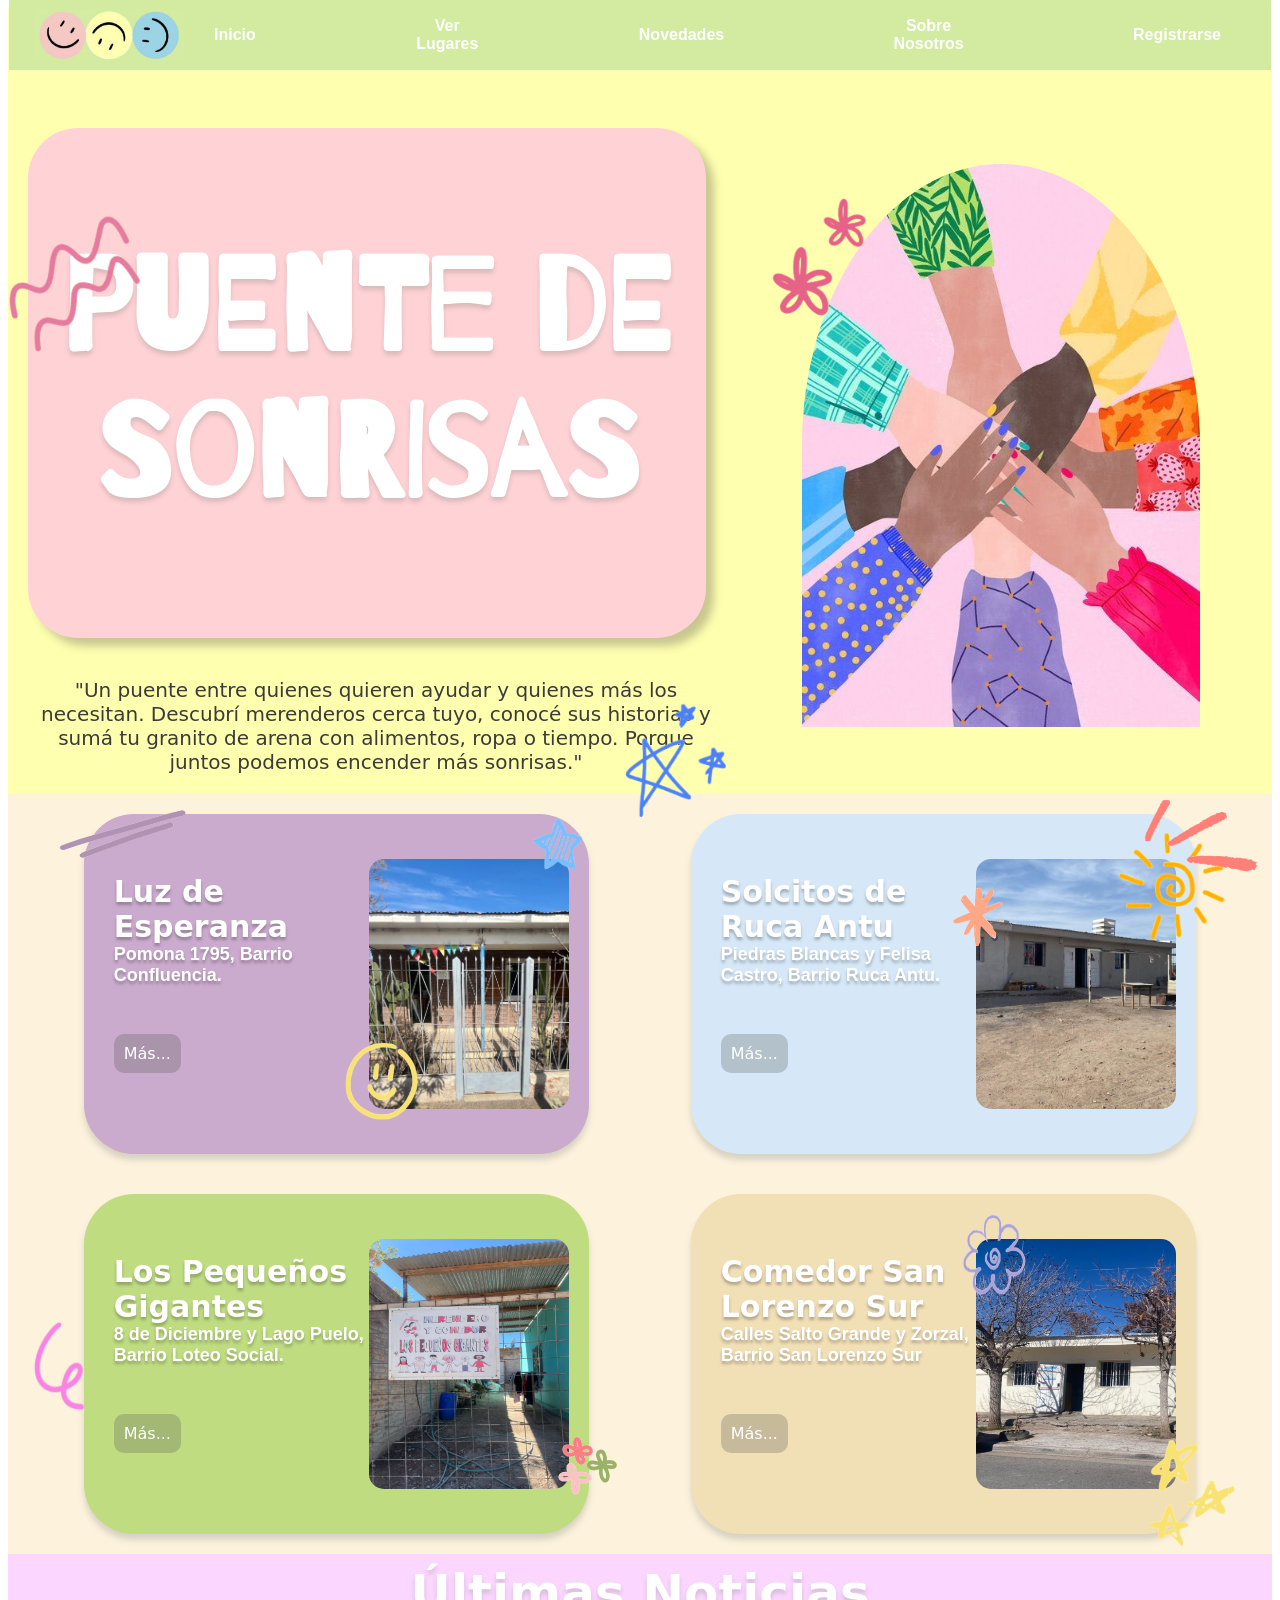
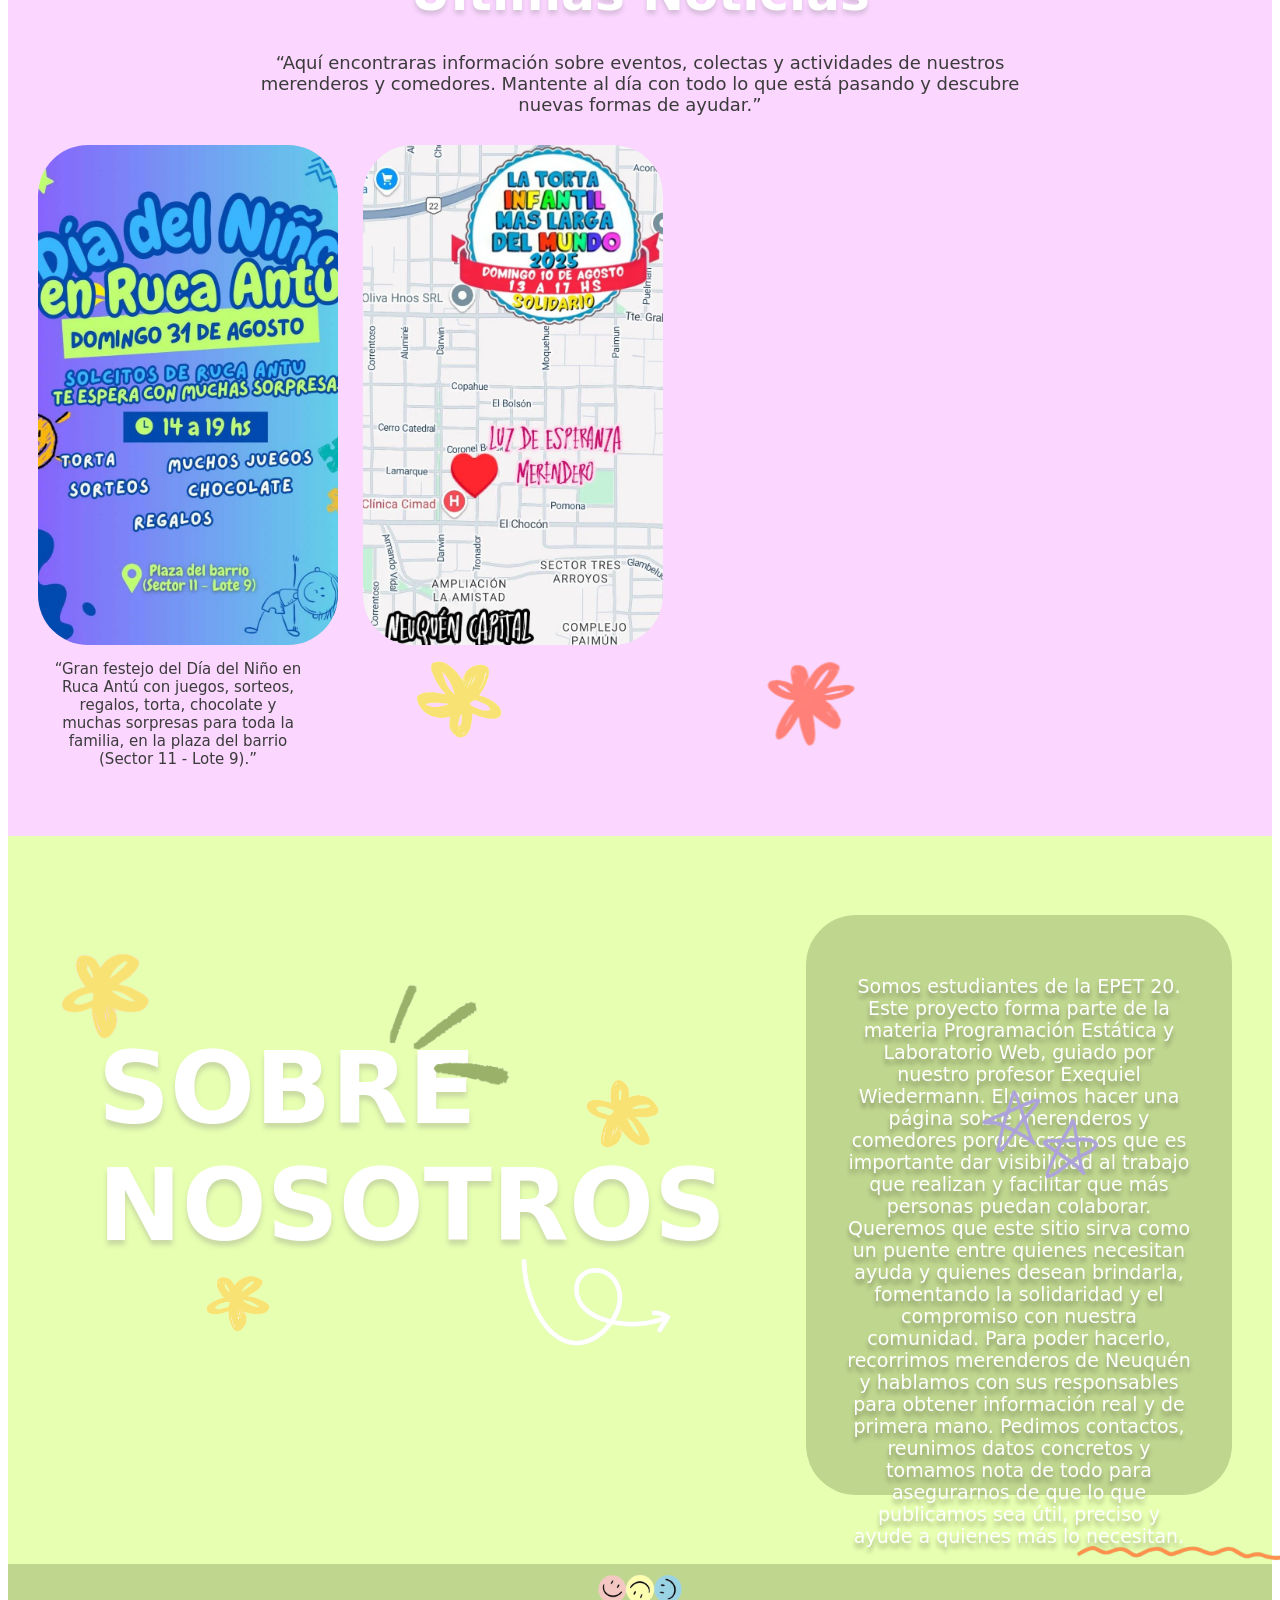
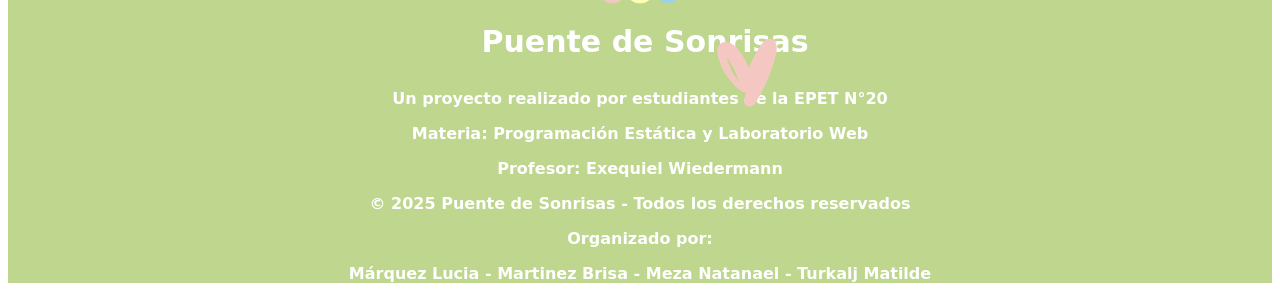
==== commit 3062fe2f: "Agrego footer a la página principal" ====
--- a/index.html
+++ b/index.html
@@ -230,11 +230,15 @@
                 
             </script>
 
-            <footer id="Footer">
-                <form>
-                    <label for="Dudas" class="Pregunta">¿Tiene alguna duda?</label>
-                    <input type="text" name="Dudas" id="Dudas" class="CajaDuda" />
-                </form>
+            <footer id="Footer"">
+                <img src="Imagenes/icono_inicio_01.png" class="ImgF" />
+                <p class="TituloF"> Puente de Sonrisas </p> 
+                <p >Un proyecto realizado por estudiantes de la <b>EPET N°20</b></p>
+                <p >Materia: Programación Estática y Laboratorio Web</p>
+                <p >Profesor: Exequiel Wiedermann</p>
+                <p >© 2025 Puente de Sonrisas - Todos los derechos reservados</p>
+                <p>Organizado por:</p>
+                <p>Márquez Lucia - Martinez Brisa - Meza Natanael - Turkalj Matilde</p>
             </footer>
     </body>
 </html>
--- a/Css/estilo.css
+++ b/Css/estilo.css
@@ -586,18 +586,25 @@
     animation: zoom 2s ease-in-out infinite;
 
 }
+
 #Footer{
-    background: #dbf897;
-    height: 200px;
-}
-.Pregunta{
-    color: white;
-    font-family:system-ui, -apple-system, BlinkMacSystemFont, 'Segoe UI', Roboto, Oxygen, Ubuntu, Cantarell, 'Open Sans', 'Helvetica Neue', sans-serif;
-    text-shadow: 0 4px 4px rgba(134, 133, 133, 0.3);
-}
-.CajaDuda{
-    border-color: #dbf897 ;
-    box-shadow: 0 4px 4px rgba(134, 133, 133, 0.3);
+    background-color:#bfd68f; 
+    color:white; 
+    text-align:center; 
+    font-family: system-ui, -apple-system, BlinkMacSystemFont, 'Segoe UI', Roboto, Oxygen, Ubuntu, Cantarell, 'Open Sans', 'Helvetica Neue', sans-serif;
+    font-weight: bold;
+}
+
+.TituloF{
+    margin-left: 10px;
+    font-size: 30px;
+}
+
+.ImgF{
+    position: relative;
+    top: 10px;
+    width: 90px;
+    height: 30px;
 }
 /* --------------------------------------------------------------------------------------------------------------------------------------- */
 @media(min-width: 1500px){
@@ -1753,7 +1760,6 @@
 }
 }
 
-
 /* Animación Noticias */
 .animar-secuencia{
     opacity: 0;
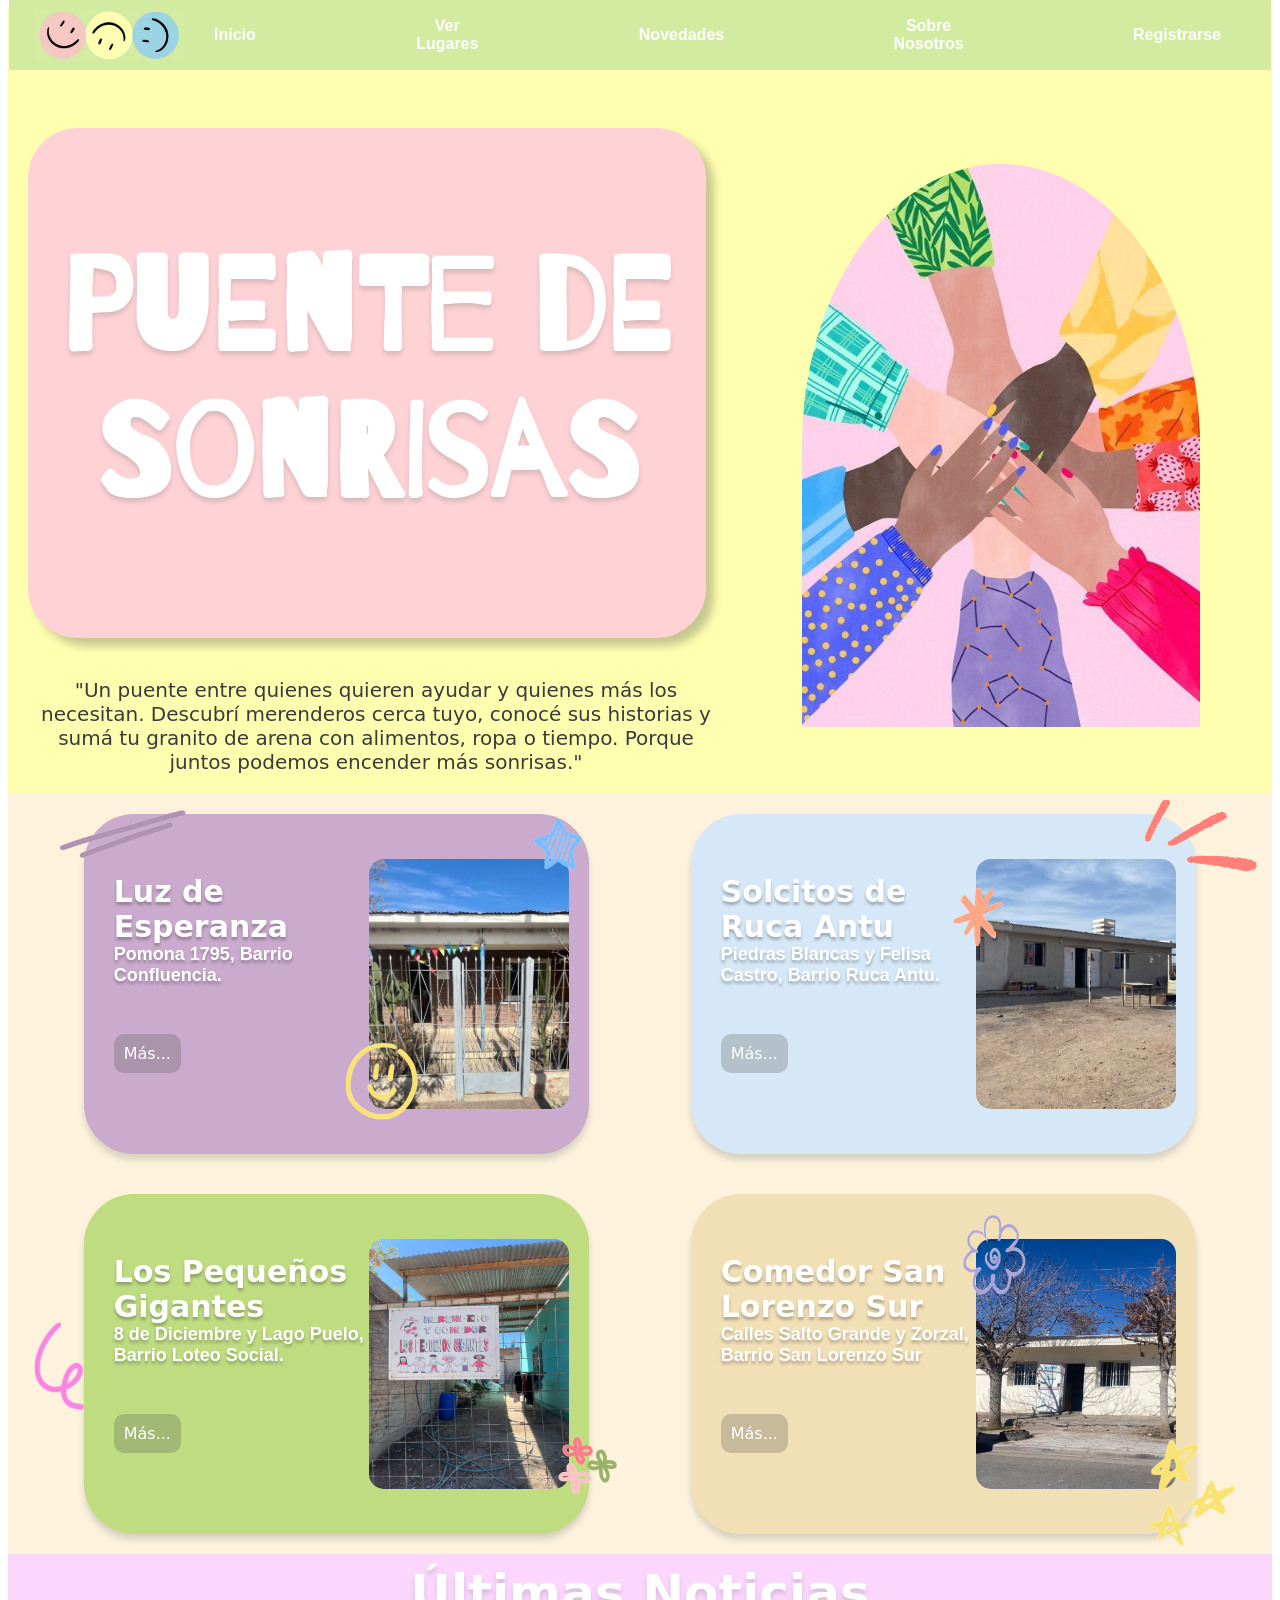
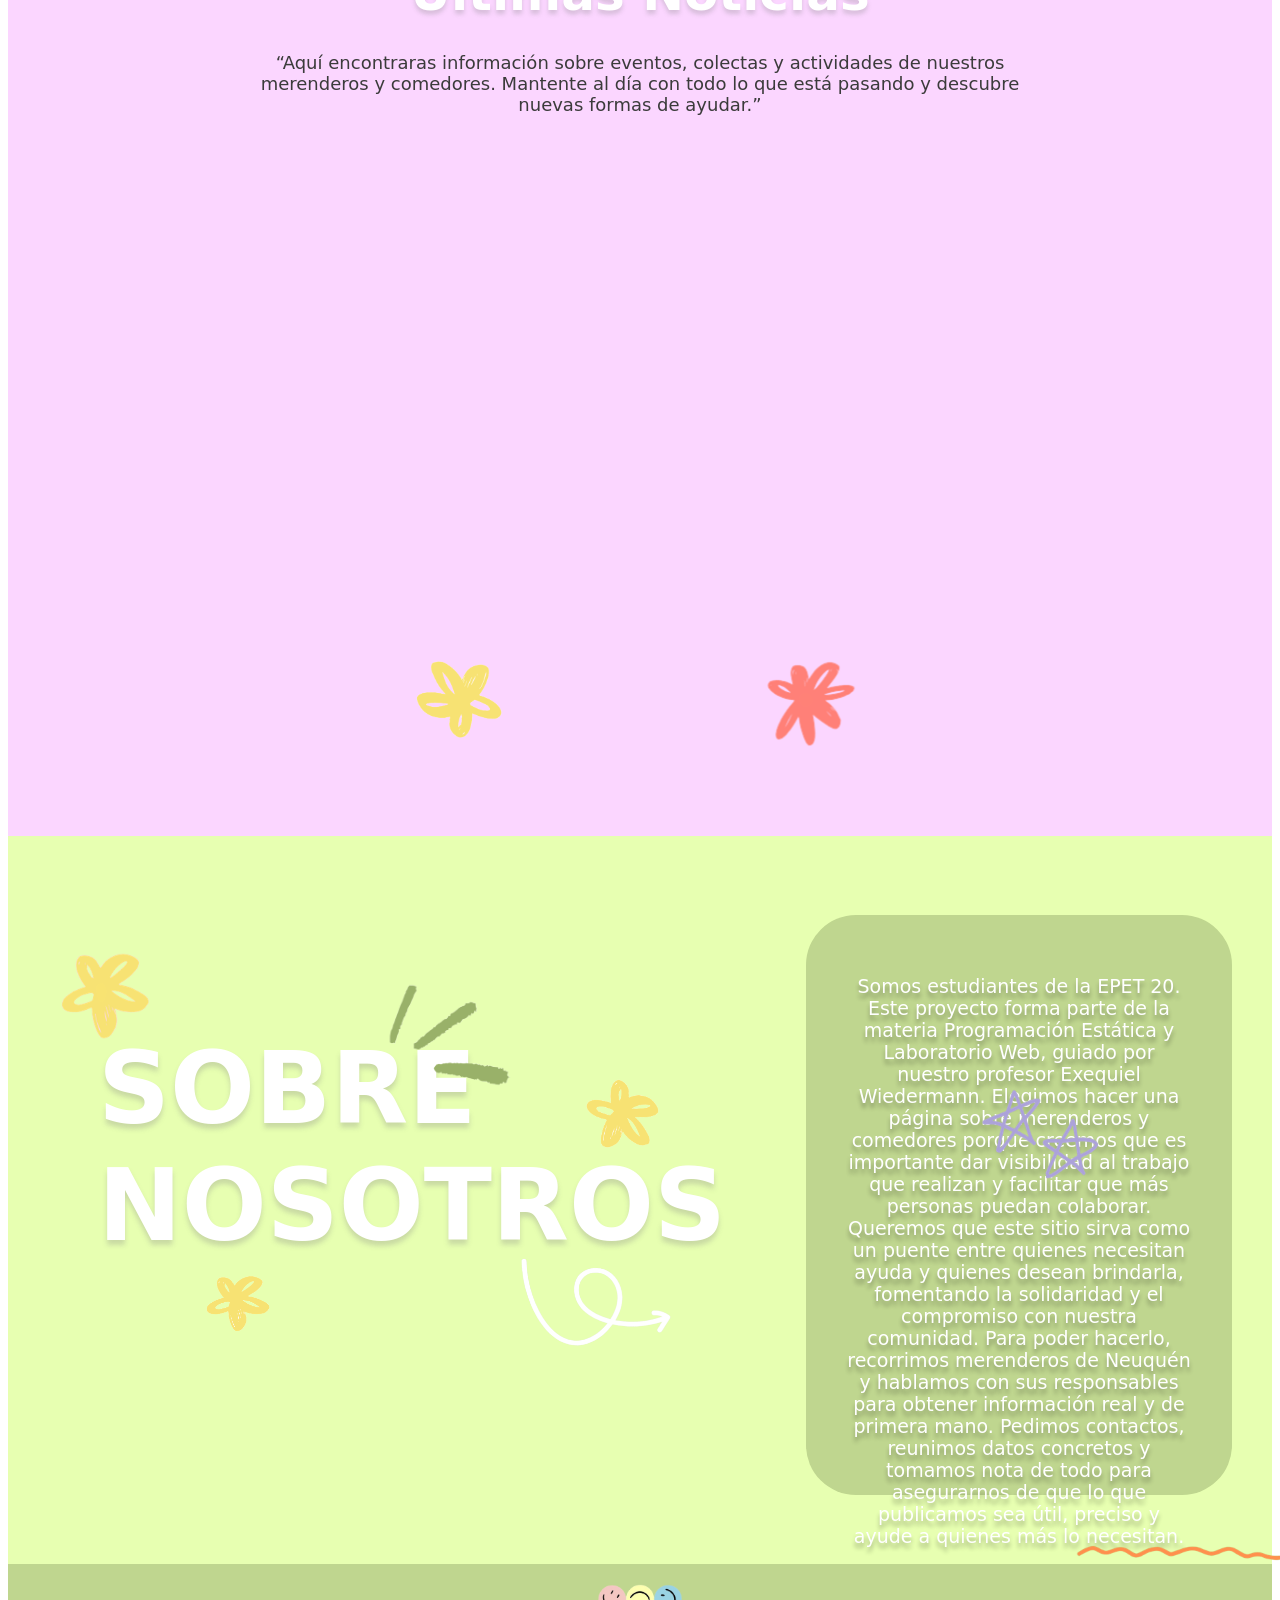
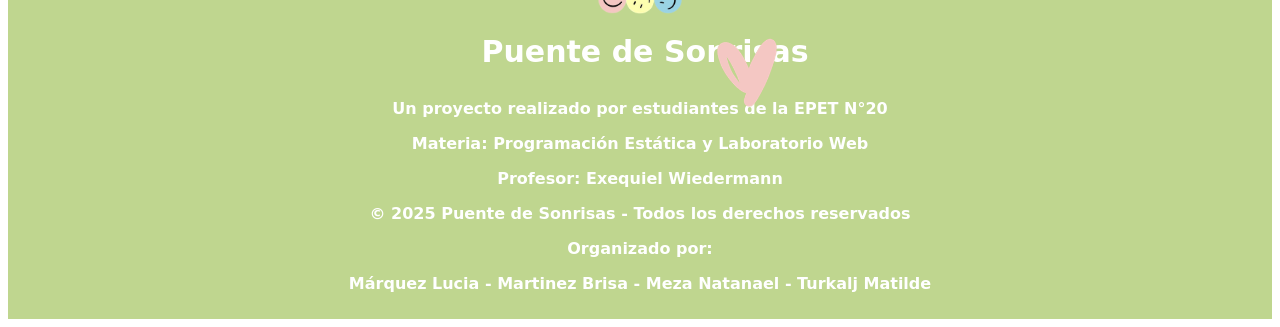
==== commit 4b8340c5: "Agrego los archivos js y los enlazo" ====
--- a/index.html
+++ b/index.html
@@ -1,5 +1,6 @@
 <html>
     <head>
+        <script src="JS/script.js"></script>
         <title>Puente De Sonrisas</title>
         <meta charset="UTF-8"/> 
         <meta name="viewport" content="width=device-width, initial-scale=1.0"/>
@@ -201,35 +202,6 @@
 
         </section>
 
-        <script>
-            document.addEventListener("DOMContentLoaded", () =>{
-                const elementos=document.querySelectorAll('.animar-secuencia');
-
-                function mostrarSecuencia(){
-                    const alturaVentana=window.innerHeight;
-
-                    elementos.forEach((el, index)=>{
-                        const distancia=el.getBoundingClientRect().top;
-                        if(distancia<alturaVentana-150&&!el.classList.contains('visible')){
-                            setTimeout(() =>{
-                                el.classList.add('visible');
-                            }, index*220);
-                        }
-                    });
-                }
-                window.addEventListener('scroll', mostrarSecuencia);
-                mostrarSecuencia();
-
-                const rebote=document.querySelectorAll('.animar-rebote');
-                    rebote.forEach((img, i)=>{
-                            setTimeout(() =>{
-                                img.classList.add('visible-rebote');
-                            }, i*220);
-                        });
-                    });
-                
-            </script>
-
             <footer id="Footer"">
                 <img src="Imagenes/icono_inicio_01.png" class="ImgF" />
                 <p class="TituloF"> Puente de Sonrisas </p> 
--- a/Css/estilo.css
+++ b/Css/estilo.css
@@ -593,6 +593,7 @@
     text-align:center; 
     font-family: system-ui, -apple-system, BlinkMacSystemFont, 'Segoe UI', Roboto, Oxygen, Ubuntu, Cantarell, 'Open Sans', 'Helvetica Neue', sans-serif;
     font-weight: bold;
+    padding: 10px;
 }
 
 .TituloF{
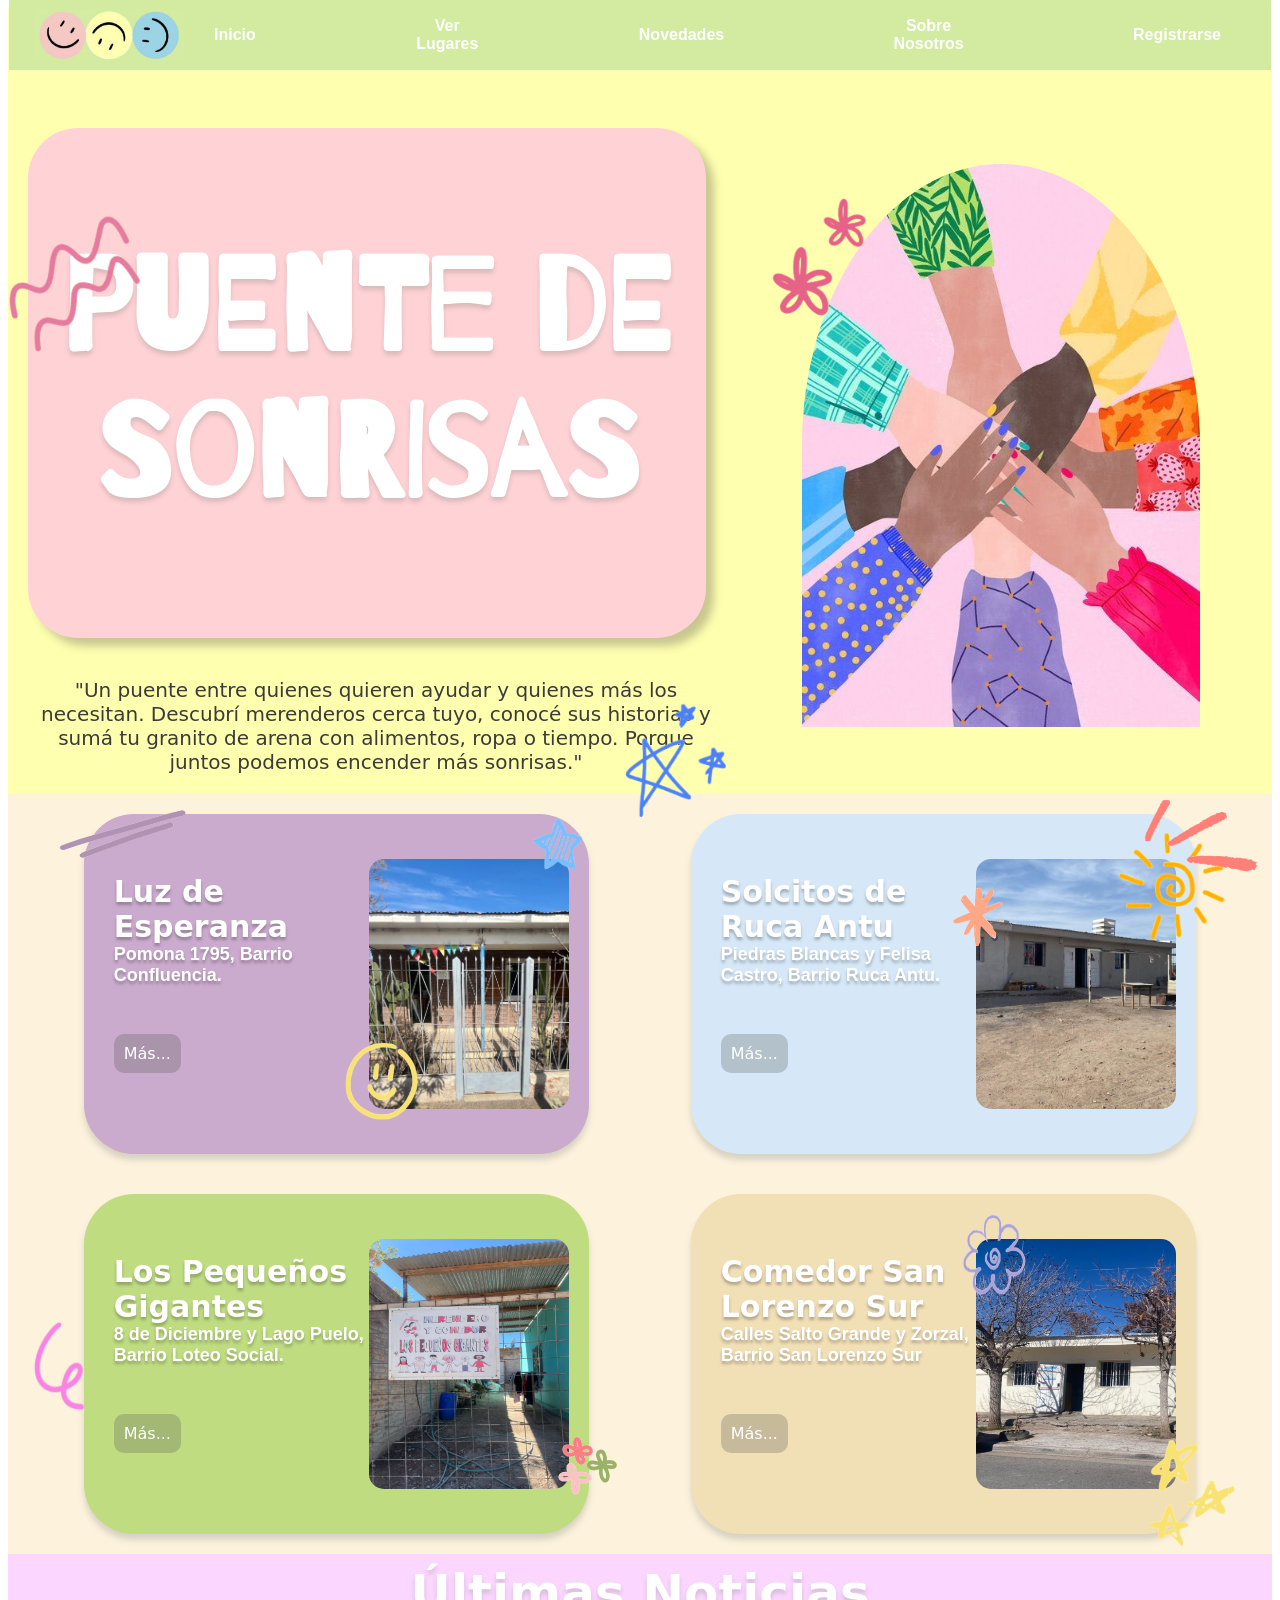
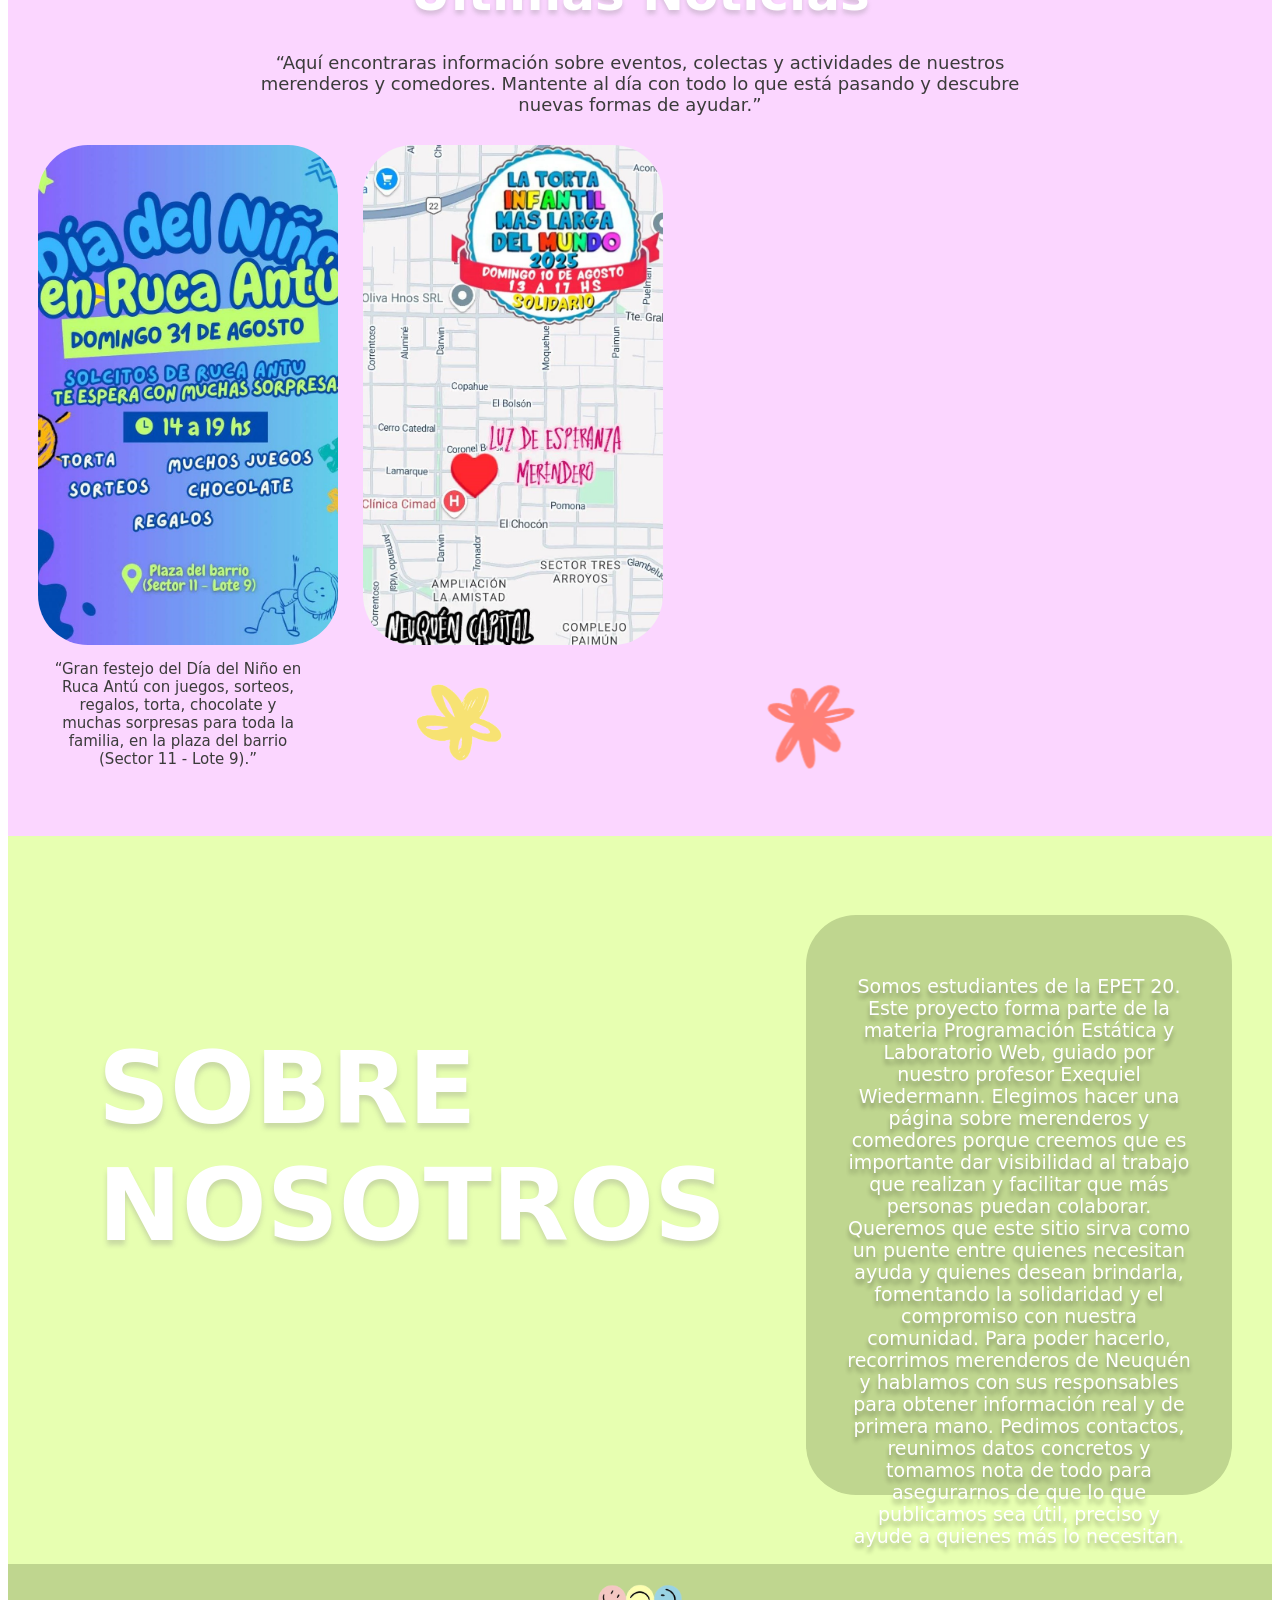
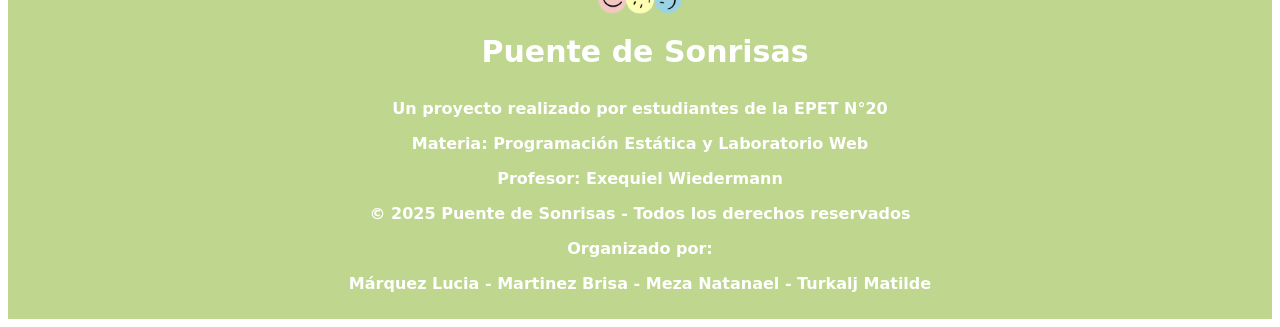
==== commit 9cd01052: "Descargo developN" ====
--- a/index.html
+++ b/index.html
@@ -178,12 +178,12 @@
         </section>
         <section id="Fondo4">
                     <div>
-                        <img src="Imagenes/Icono_inicio_Pestaña-Verde.png" class="decorativa1" height="100" width="100"/>
-                        <img src="Imagenes/Icono_inicio_flor-Amarilla-02.png" class="decorativa2" height="90" width="90"/>
-                        <img src="Imagenes/Icono_inicio_flor-Amarilla-04.png" class="decorativa3" height="100" width="100"/>
+                        <img src="Imagenes/Icono_inicio_Pestaña-Verde.png" class="decorativa1 animar-rebote-scroll" height="100" width="100"/>
+                        <img src="Imagenes/Icono_inicio_flor-Amarilla-02.png" class="decorativa2 animar-rebote-scroll" height="90" width="90"/>
+                        <img src="Imagenes/Icono_inicio_flor-Amarilla-04.png" class="decorativa3 animar-rebote-scroll" height="100" width="100"/>
                         <h2 class="parrafoNosotros"> SOBRE NOSOTROS </h2>
-                        <img src="Imagenes/Icono_inicio_flor-Amarilla.png" class="decorativa4" height="80" width="80"/>
-                        <img src="Imagenes/Icono_inicio_flecha.png" class="decorativa5" height="200" width="200"/>
+                        <img src="Imagenes/Icono_inicio_flor-Amarilla.png" class="decorativa4 animar-rebote-scroll" height="80" width="80"/>
+                        <img src="Imagenes/Icono_inicio_flecha.png" class="decorativa5 animar-rebote-scroll" height="200" width="200"/>
                     </div> 
                     
                 <div class="parrafoD"> 
@@ -194,14 +194,13 @@
                             Elegimos hacer una página sobre merenderos y comedores porque creemos que es importante dar visibilidad al trabajo que realizan y facilitar que más personas puedan colaborar. Queremos que este sitio sirva como un puente entre quienes necesitan ayuda y quienes desean brindarla, fomentando la solidaridad y el compromiso con nuestra comunidad.
                             Para poder hacerlo, recorrimos merenderos de Neuquén y hablamos con sus responsables para obtener información real y de primera mano. Pedimos contactos, reunimos datos concretos y tomamos nota de todo para asegurarnos de que lo que publicamos sea útil, preciso y ayude a quienes más lo necesitan.
                         </p>
-                        <img src="Imagenes/Icono_inicio_onda-Naranja.png" class="decorativa7" height="90" width="90"/><!--enlace para agregar la línea naranja en formato img-->
-                        <img src="Imagenes/Icono_inicio_estrellas-Lila.png" class="decorativa8" height="90" width="90"/><!--enlace para agregar una de las estrellas en formato img-->
-                        <img src="Imagenes/Icono_inicio_corazon.png" class="decorativa9" height="90" width="90"/><!--enlace para agregar corazon en formato img-->
+                        <img src="Imagenes/Icono_inicio_onda-Naranja.png" class="decorativa7 animar-rebote-scroll" height="90" width="90"/><!--enlace para agregar la línea naranja en formato img-->
+                        <img src="Imagenes/Icono_inicio_estrellas-Lila.png" class="decorativa8 animar-rebote-scroll" height="90" width="90"/><!--enlace para agregar una de las estrellas en formato img-->
+                        <img src="Imagenes/Icono_inicio_corazon.png" class="decorativa9 animar-rebote-scroll" height="90" width="90"/><!--enlace para agregar corazon en formato img-->
                 </div>
         </section>
 
         </section>
-
             <footer id="Footer"">
                 <img src="Imagenes/icono_inicio_01.png" class="ImgF" />
                 <p class="TituloF"> Puente de Sonrisas </p> 
--- a/Css/estilo.css
+++ b/Css/estilo.css
@@ -1,26 +1,8 @@
-@keyframes girar{
-    from{ transform: rotate(0deg);}
-    to{transform: rotate(360deg);}
-}
-@keyframes aparecer {
-    from{opacity: 0; transform: translateY(20px);}
-    to{opacity: 1; transform: translateY(0);}
-}
-@keyframes largo{
-    0% {transform: scaleX(1);}
-    50%{transform: scaleX(1.4);}
-    100%{transform: scaleX(1);}
-}
-@keyframes zoom{
-    0% {transform: scale(1);}
-    50%{transform: scale(1.1);}
-    100%{transform: scale(1);}
-}
-
 html{
     scroll-behavior: smooth;
 }
 
+/*------------------ Fondo 1 ------------------*/
 #fondo1{
     margin: auto;
     background-color:#FFFFB0;
@@ -33,8 +15,6 @@
     justify-content: space-between;
     padding: 10px 50px 10px 25px;
     margin-bottom: 30px;
- 
-
     position:fixed;
     top: 0px;
     right: 9px;
@@ -101,6 +81,7 @@
     transform: translateY(-20px);
     animation: aparecer 1s ease forwards;
 }
+
 #InicioImg{
     position:absolute;
     height: auto;
@@ -133,7 +114,7 @@
     right: 88%;
     width: 170px;
     height: 150px;
-    animation: zoom 3s ease-in-out infinite;
+    animation: zoom 3s ease-in-out infinite;  /*En animaciones*/
 }
 
 .deco2inicio{
@@ -143,7 +124,7 @@
     left: 47%;
     width: 140px;
     height: 120px;
-    animation: zoom 3s ease-in-out infinite;
+    animation: zoom 3s ease-in-out infinite; /*En animaciones*/
 }
 .deco3inicio{
     position: absolute;
@@ -151,7 +132,7 @@
     top: 190px;
     left: 59%;
     width: 120px;
-    animation: zoom 3s ease-in-out infinite;
+    animation: zoom 3s ease-in-out infinite; /*En animaciones*/
 }
 .deco4inicio{
     position: absolute;
@@ -159,10 +140,10 @@
     top: 92%;
     left: 86%;
     width: 140px;
-    animation: girar 20s linear infinite;
-}
-
-/*Página 2*/
+    animation: girar 20s linear infinite; /*En animaciones*/
+}
+
+/* ------------------ Página 2 ------------------*/
 
 #fondo2{
     margin: auto;
@@ -360,7 +341,7 @@
     transition: transform 0.4s ease;
 }
 
-/*Página 3*/
+/*------------------ Página 3 ------------------*/
 #fondo3{
     margin: auto;
     background-color: #fbd6ff;
@@ -415,7 +396,7 @@
     margin: 0 auto;
     position:absolute;
     z-index: 1;
-    top: 255%;
+    top: 257.5%;
     left: 36%;
     transform: translate(-50%, -50%);
     width: 11%;
@@ -425,13 +406,13 @@
     margin: 0 auto;
     position:absolute;
     left: 63%;
-    top: 256%;
+    top: 258.5%;
     transform: translate(-50%, -50%);
     width: 9%;
     height: auto;
 }
 
-/*Fondo 4*/
+/* ------------------ Fondo 4 ------------------*/
 
 #fondo4{
     margin: auto;
@@ -440,7 +421,6 @@
     padding-top: 10px;
     display: flex;
     align-items: center;
-
 }
 
 h2{
@@ -463,7 +443,6 @@
     border-radius: 50px;
     margin: 40px 40px 40px 80px;
     padding: 10px  40px 70px 40px;
-    
 }
 
 .parrafo{
@@ -474,6 +453,7 @@
     font-family: system-ui, -apple-system, BlinkMacSystemFont, 'Segoe UI', Roboto, Oxygen, Ubuntu, Cantarell, 'Open Sans', 'Helvetica Neue', sans-serif;
     text-shadow: 0 5px 4px rgba(5, 5, 5, 0.3);
 }
+
 .parrafoNosotros{
     margin: auto;
     color:white;
@@ -481,6 +461,7 @@
     font-size: 100px;
     text-shadow: 0 5px 5px rgba(134, 133, 133, 0.3);
 }
+
 .decorativa1{
     margin: 0 auto;
     position: relative;
@@ -488,6 +469,49 @@
     height: 180px;
     top: 100px;
     left: 260px;
+}
+
+/*---------Animaciones---------*/
+
+/* Animación Noticias */
+.animar-secuencia{
+    opacity: 0;
+    transform: translateY(50px);
+    transition: all 0.4s ease-out;
+}
+.animar-secuencia.visible{
+    opacity: 1;
+    transform: translateY(0);
+}
+/* Animación Inicio */
+.animar-rebote{
+    opacity: 0;
+    transform: scale(0.5);
+    transition: all 0.6s cubic-bezier(0.68, -0.55, 0.27, 1.55);
+    z-index: 3;
+}
+.animar-rebote.visible-rebote{
+    opacity: 1;
+    transform: scale(1);
+}
+
+@keyframes girar{
+    from{ transform: rotate(0deg);}
+    to{transform: rotate(360deg);}
+}
+@keyframes aparecer {
+    from{opacity: 0; transform: translateY(20px);}
+    to{opacity: 1; transform: translateY(0);}
+}
+@keyframes largo{
+    0% {transform: scaleX(1);}
+    50%{transform: scaleX(1.4);}
+    100%{transform: scaleX(1);}
+}
+@keyframes zoom{
+    0% {transform: scale(1);}
+    50%{transform: scale(1.1);}
+    100%{transform: scale(1);}
 }
 
 @media (prefers-reduced-motion: reduce){
@@ -607,13 +631,15 @@
     width: 90px;
     height: 30px;
 }
-/* --------------------------------------------------------------------------------------------------------------------------------------- */
+
+/*------------------ ------------------  Primer Media ------------------ ------------------ */
+/*--------- Pantalla Grande --------- */
 @media(min-width: 1500px){
-    html{
+html{
     scroll-behavior: smooth;
 }
 
-/*Página 1*/
+/*------------------ Página 1 ------------------*/
 #fondo1{
     margin: auto;
     background-color:#FFFFB0;
@@ -626,8 +652,6 @@
     justify-content: space-between;
     padding: 10px 50px 10px 25px;
     margin-bottom: 30px;
- 
-
     position:fixed;
     top: 0px;
     right: 9px;
@@ -661,6 +685,7 @@
     min-width: 520px;
     max-width: 900px;
 }
+
 .Titulo {
     background-color: #ffd2d5;
     width: 130%;
@@ -705,7 +730,6 @@
     animation: aparecer 1s ease forwards;
 }
 
-
 #InicioImg{
     height: auto;
     width: 100%;
@@ -714,7 +738,6 @@
     border-radius: 500% 500% 0% 0%;
 }
 
-
 .deco1inicio{
     position: absolute;
     bottom: 60%;
@@ -749,107 +772,121 @@
     animation: girar 4s linear infinite;
 
 }
-    .columna{
-        width: 500px;
-        min-width: 520px;
-        max-width: 900px;
-    }
-    .Titulo {
-        background-color: #ffd2d5;
-        width: 130%;
-        border-radius: 50px;
-        font-family: 'Barrio', cursive;
-        box-shadow: 8px 8px 8px rgba(68, 68, 68, 0.3);
-        flex-direction: column;
-        align-items: center;
-    }
-    #Titulo {
-        font-size: 140px; 
-    }
-    #ParrafoI {
-        width: 130%;
-        font-size: 20px;
-        margin-left: auto;
-        margin-right: auto;
-        padding-top: 20px;
-    }
-    #InicioImg{
-        position:absolute;
-        height: auto;
-        width: 90%;
-        max-width: 480px;
-        display: block;
-        border-radius: 500% 500% 0% 0%;
-        bottom: 1%;
-        top: 10%;
-        left: 62%;
-    }
-    .filaA, .filaB, .galeriaNovedades{
-        gap: 5%;
-        padding-left: 8%;
-        padding-right: 8%;
-    }
-    .barranav{
-        padding-left: 8%;
-        padding-right: 8%;
-    }
-    .parrafoD{
-        width: 60%;
-        margin-left: 10%;
-        margin-right: 10%;
-        font-size: 120%;
-    }
-    .parrafoNosotros{
-        font-size: 400%;
-    }
-    .deco1inicio{
-        position: absolute;
-        bottom: 65%;
-        right: 88%;
-        width: 180px;
-        height: 160px;
-    }
-    .deco2inicio{
-        position: absolute;
-        top: 75%;
-        left: 46%;
-        width: 160px;
-        height: 140px;
-    }
-    .deco3inicio{
-        position: absolute;
-        left: 59%;
-        width: 160px;
-    }
-    .deco4inicio{
-        position: absolute;
-        top: 92%;
-        left: 87%;
-    }
-
-    .deco2inicio{
-        position: absolute;
-        z-index: 8;
-        top: 75%;
-        left: 48%;
-        width: 160px;
-        height: 140px;
-    }
-
-    .deco3inicio{
-        position: absolute;
-        z-index: 8;
-        left: 59%;
-        width: 160px;
-    }
-
-    .deco4inicio{
-        position: absolute;
-        z-index: 8;
-        top: 92%;
-        left: 87%;
-    }
-
+/*------------------ ------------------ */
+.columna{
+    width: 500px;
+    min-width: 520px;
+    max-width: 900px;
+}
+
+.Titulo {
+    background-color: #ffd2d5;
+    width: 130%;
+    border-radius: 50px;
+    font-family: 'Barrio', cursive;
+    box-shadow: 8px 8px 8px rgba(68, 68, 68, 0.3);
+    flex-direction: column;
+    align-items: center;
+}
+
+#Titulo {
+    font-size: 140px; 
+}
+
+#ParrafoI {
+    width: 130%;
+    font-size: 20px;
+    margin-left: auto;
+    margin-right: auto;
+    padding-top: 20px;
+}
+
+#InicioImg{
+    position:absolute;
+    height: auto;
+    width: 90%;
+    max-width: 480px;
+    display: block;
+    border-radius: 500% 500% 0% 0%;
+    bottom: 1%;
+    top: 10%;
+    left: 62%;
+}
+
+.filaA, .filaB, .galeriaNovedades{
+    gap: 5%;
+    padding-left: 8%;
+    padding-right: 8%;
+}
+
+.barranav{
+    padding-left: 8%;
+    padding-right: 8%;
+}
+
+.parrafoD{
+    width: 60%;
+    margin-left: 10%;
+    margin-right: 10%;
+    font-size: 120%;
+}
+
+.parrafoNosotros{
+    font-size: 400%;
+}
+
+.deco1inicio{
+    position: absolute;
+    bottom: 65%;
+    right: 88%;
+    width: 180px;
+    height: 160px;
+}
+
+.deco2inicio{
+    position: absolute;
+    top: 75%;
+    left: 46%;
+    width: 160px;
+    height: 140px;
+}
+
+.deco3inicio{
+    position: absolute;
+    left: 59%;
+    width: 160px;
+}
+
+.deco4inicio{
+    position: absolute;
+    top: 92%;
+    left: 87%;
+}
+
+.deco2inicio{
+    position: absolute;
+    z-index: 8;
+    top: 75%;
+    left: 48%;
+    width: 160px;
+    height: 140px;
+}
+
+.deco3inicio{
+    position: absolute;
+    z-index: 8;
+    left: 59%;
+    width: 160px;
+}
+
+.deco4inicio{
+    position: absolute;
+    z-index: 8;
+    top: 92%;
+    left: 87%;
+}
+/*------------------ ------------------ */
+/*------------------ Fondo 2 ------------------*/
 #fondo2{
     margin: auto;
     position: relative;
@@ -1026,7 +1063,7 @@
     width: 13%;
 }
 
-
+/*------------------  Fondo 3 ------------------ */
 #fondo3{
     margin: auto;
     background-color: #fbd6ff;
@@ -1097,8 +1134,7 @@
     height: auto;
 }
 
-
-
+/*------------------  Fondo 4 ------------------ */
 #fondo4{
     margin: auto;
     background-color: #e7ffb1;
@@ -1140,6 +1176,7 @@
     font-family: system-ui, -apple-system, BlinkMacSystemFont, 'Segoe UI', Roboto, Oxygen, Ubuntu, Cantarell, 'Open Sans', 'Helvetica Neue', sans-serif;
     text-shadow: 0 5px 4px rgba(5, 5, 5, 0.3);
 }
+
 .parrafoNosotros{
     margin: auto;
     color:white;
@@ -1147,6 +1184,7 @@
     font-size: 100px;
     text-shadow: 0 5px 5px rgba(134, 133, 133, 0.3);
 }
+
 .decorativa1{
     margin: 0 auto;
     position: relative;
@@ -1156,103 +1194,7 @@
     left: 260px;
 }
 
-@media (prefers-reduced-motion: reduce){
-    img.decorativa2{
-    animation-duration: 0.001ms !important;
-    animation-iteration-count:1 !important;;
-    }
-    img.decorativa3{
-    animation-duration: 0.001ms !important;
-    animation-iteration-count:1 !important;;
-    }
-    img.decorativa4{
-    animation-duration: 0.001ms !important;
-    animation-iteration-count:1 !important;;
-    }
-
-}
-.decorativa2{
-    margin: 0 auto;
-    position: relative;
-    top:150px;
-    left: 280px;
-    width: 120px;
-    height: 120px;
-    animation: girar 4s linear infinite;
-}
-.decorativa3{
-    margin: 0 auto;
-    position: relative;
-    top: 20px;
-    right: 350px;
-    animation: girar 4s linear infinite;
-
-}
-.decorativa4{
-    margin: 0 auto;
-    position: relative;
-    bottom:150px;
-    left: 90px;
-    width: 100px;
-    height: 100px;
-    animation: girar 4s linear infinite;
-
-}
-
-
-@media(prefers-reduced-motion: reduce){
-    img.decorativa5{
-        animation-duration: 0.001ms !important;
-        animation-iteration-count: 1 !important;
-    }
-}
-.decorativa5{
-    margin: 0  auto;
-    position: relative;
-    bottom:60px;
-    left: 230px;
-    width: 250px;
-    height: 250px;
-    animation: largo 5s ease-in-out infinite;
-    display: block;
-}
-
-.decorativa7{
-    margin: 0 auto;
-    position: relative;
-    bottom: 5%;
-    left: 65%;
-    width: 220px;
-    height: 60px;
-}
-
-.decorativa8{
-    margin: 0 auto;
-    position: relative;
-    bottom: 105%;
-    left: 38%;
-    width: 128px;
-    height: 110px;
-}
-
-
-@media(prefers-reduced-motion: reduce){
-    img.decorativa9{
-        animation-duration: 0.001ms !important;
-        animation-iteration-count: 1 !important;
-    }
-}
-.decorativa9{
-    margin: 0 auto;
-    position: relative;
-    bottom: 1%;
-    right: 78%;
-    width: 80px;
-    height: 80px;
-    animation: zoom 2s ease-in-out infinite;
-
-}
-
+/*------------------ ------------------  Segundo Media ------------------ ------------------ */
 @media(min-width: 1500px){
     html{
     scroll-behavior: smooth;
@@ -1759,9 +1701,10 @@
 }
 }
 }
-}
-
-/* Animación Noticias */
+
+}
+
+/* Animación Inicio */
 .animar-secuencia{
     opacity: 0;
     transform: translateY(50px);
@@ -1771,7 +1714,7 @@
     opacity: 1;
     transform: translateY(0);
 }
-/* Animación Inicio */
+/* Animación rebote de carga */
 .animar-rebote{
     opacity: 0;
     transform: scale(0.5);
@@ -1781,4 +1724,14 @@
 .animar-rebote.visible-rebote{
     opacity: 1;
     transform: scale(1);
+}
+/* Animación rebote scroll */
+.animar-rebote-scroll{
+    opacity: 0;
+    transform: scale(0.5);
+    transition: all 0.6s cubic-bezier(0.68, -0.55, 0.27, 1.55);
+}
+.animar-rebote-scroll.visible-rebote{
+    opacity: 1;
+    transform: scale(1);
 }
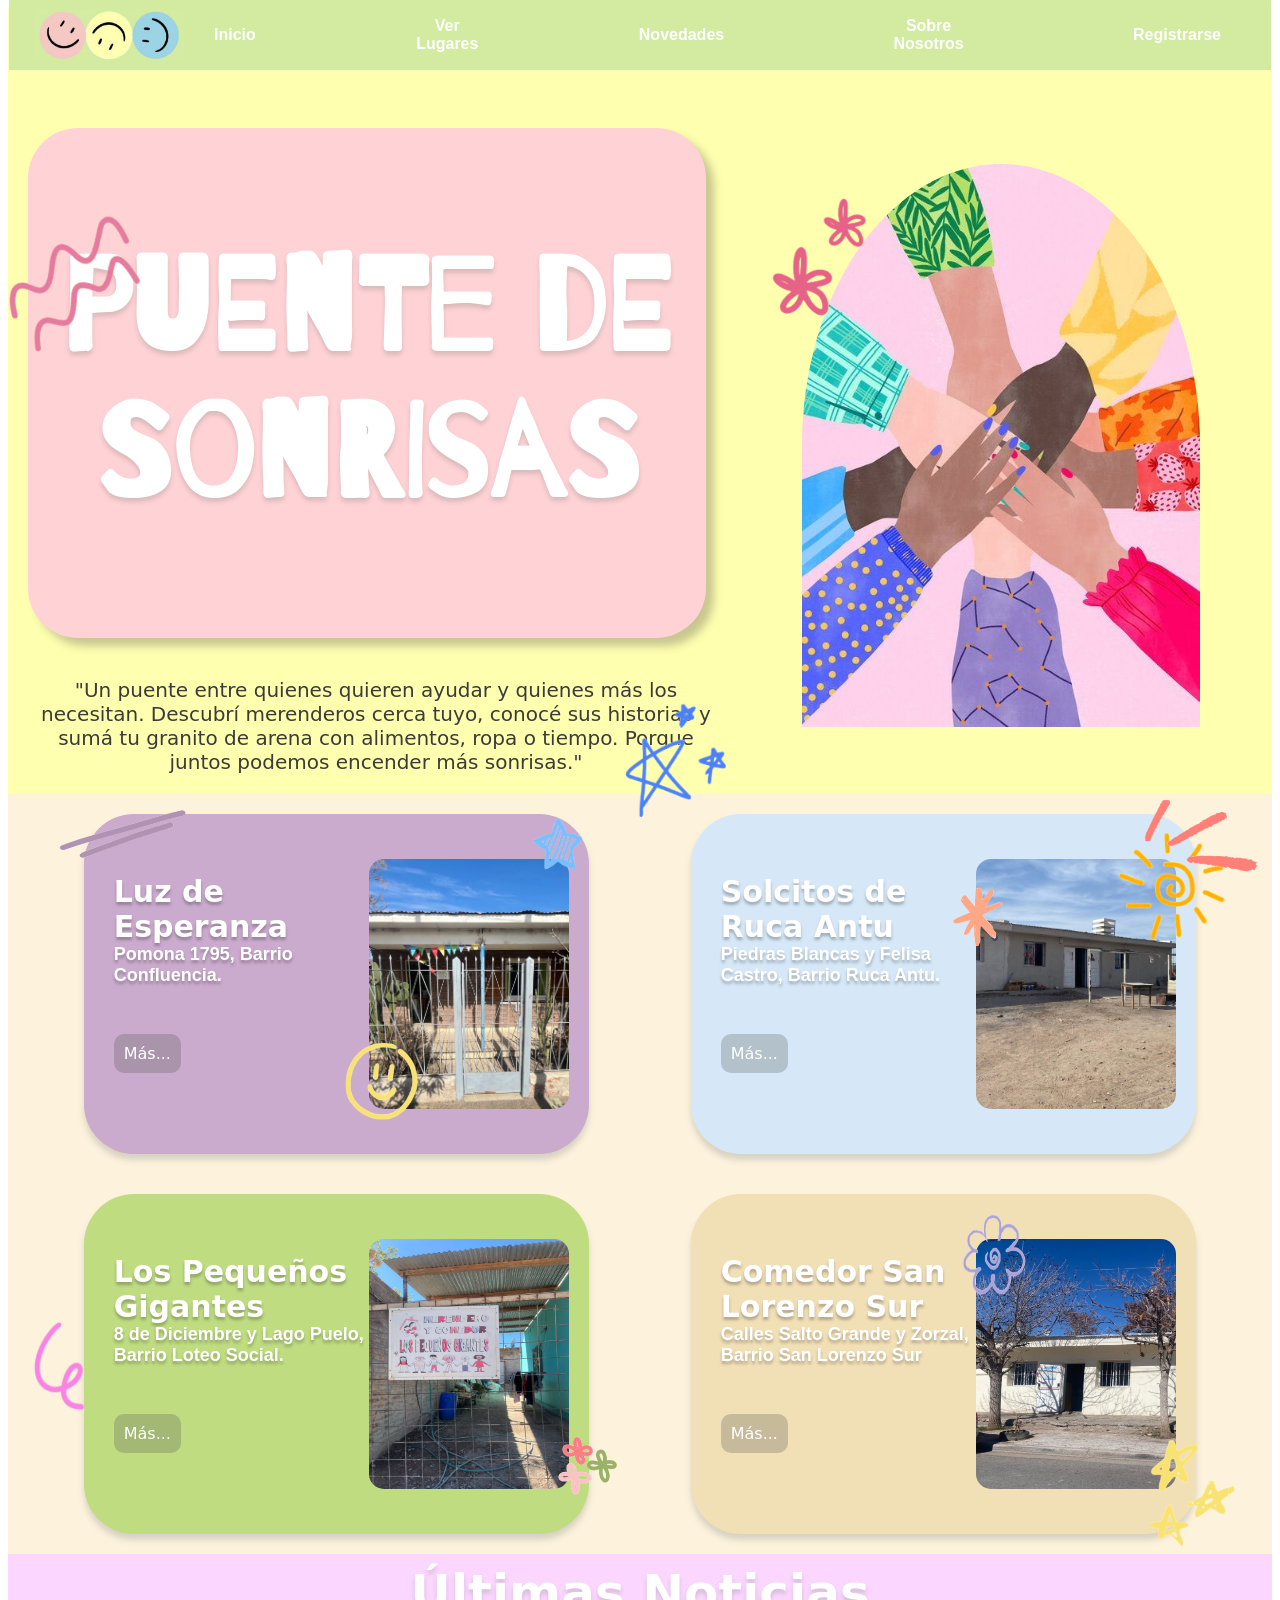
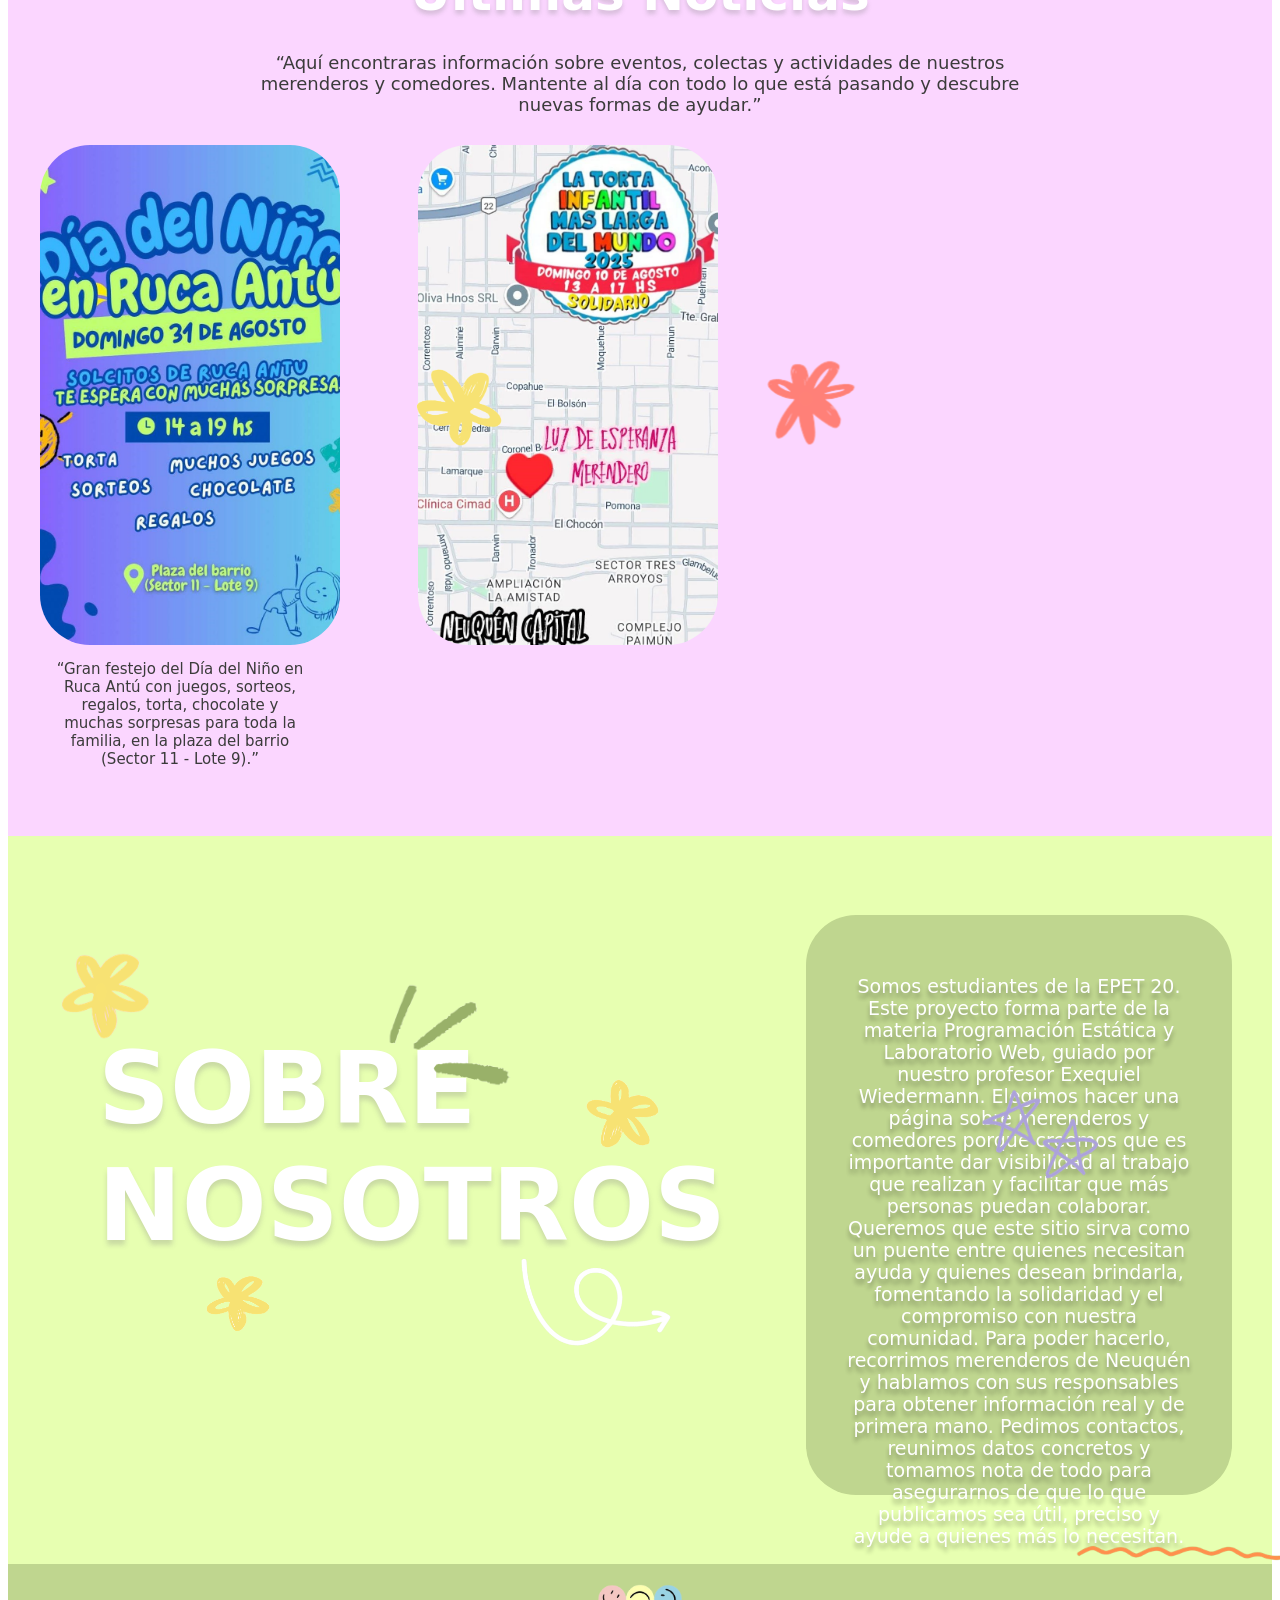
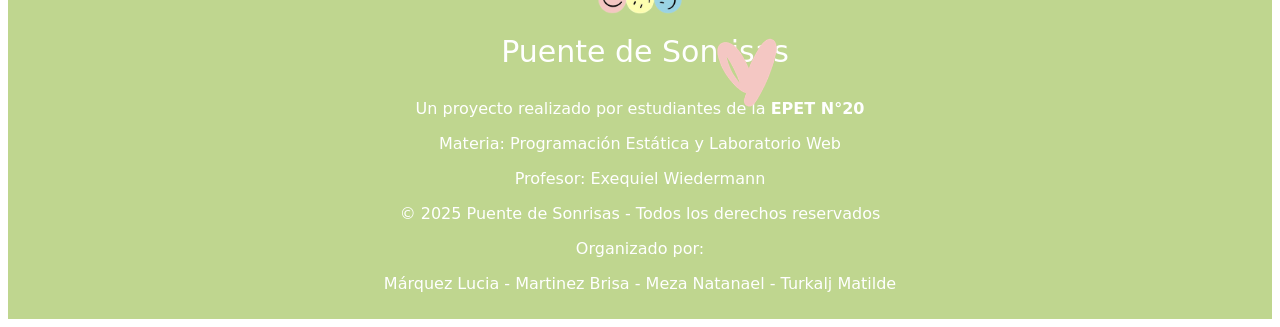
==== commit 87c9b440: "Elimino comillas de más" ====
--- a/index.html
+++ b/index.html
@@ -201,7 +201,7 @@
         </section>
 
         </section>
-            <footer id="Footer"">
+            <footer id="Footer">
                 <img src="Imagenes/icono_inicio_01.png" class="ImgF" />
                 <p class="TituloF"> Puente de Sonrisas </p> 
                 <p >Un proyecto realizado por estudiantes de la <b>EPET N°20</b></p>
--- a/Css/estilo.css
+++ b/Css/estilo.css
@@ -114,7 +114,7 @@
     right: 88%;
     width: 170px;
     height: 150px;
-    animation: zoom 3s ease-in-out infinite;  /*En animaciones*/
+    animation: zoom 3s ease-in-out infinite;  
 }
 
 .deco2inicio{
@@ -124,7 +124,7 @@
     left: 47%;
     width: 140px;
     height: 120px;
-    animation: zoom 3s ease-in-out infinite; /*En animaciones*/
+    animation: zoom 3s ease-in-out infinite; 
 }
 .deco3inicio{
     position: absolute;
@@ -132,7 +132,7 @@
     top: 190px;
     left: 59%;
     width: 120px;
-    animation: zoom 3s ease-in-out infinite; /*En animaciones*/
+    animation: zoom 3s ease-in-out infinite; 
 }
 .deco4inicio{
     position: absolute;
@@ -140,7 +140,7 @@
     top: 92%;
     left: 86%;
     width: 140px;
-    animation: girar 20s linear infinite; /*En animaciones*/
+    animation: girar 20s linear infinite; 
 }
 
 /* ------------------ Página 2 ------------------*/
@@ -370,9 +370,9 @@
 
 .galeriaNovedades{
     display: flex;
-    padding-left: 20px;
-    padding-right: 20px;
-    gap: 25px;
+    padding-left: 22px;
+    padding-right: 80px;
+    gap: 78px;
 }
 
 .novedadesImg{
@@ -396,7 +396,7 @@
     margin: 0 auto;
     position:absolute;
     z-index: 1;
-    top: 257.5%;
+    top: 222.5%;
     left: 36%;
     transform: translate(-50%, -50%);
     width: 11%;
@@ -406,7 +406,7 @@
     margin: 0 auto;
     position:absolute;
     left: 63%;
-    top: 258.5%;
+    top: 222.5%;
     transform: translate(-50%, -50%);
     width: 9%;
     height: auto;
@@ -616,7 +616,6 @@
     color:white; 
     text-align:center; 
     font-family: system-ui, -apple-system, BlinkMacSystemFont, 'Segoe UI', Roboto, Oxygen, Ubuntu, Cantarell, 'Open Sans', 'Helvetica Neue', sans-serif;
-    font-weight: bold;
     padding: 10px;
 }
 
@@ -1118,7 +1117,7 @@
     margin: 0 auto;
     position:absolute;
     z-index: 1;
-    top: 255%;
+    top: 222.5%;
     left: 36%;
     transform: translate(-50%, -50%);
     width: 11%;
@@ -1128,7 +1127,7 @@
     margin: 0 auto;
     position:absolute;
     left: 63%;
-    top: 256%;
+    top: 222.5%;
     transform: translate(-50%, -50%);
     width: 9%;
     height: auto;
@@ -1571,23 +1570,22 @@
 }
 
 .deco1NV{
-    margin: 0 auto;
-    position:absolute;
+    margin-bottom: 20%;
     z-index: 1;
-    top: 255%;
-    left: 36%;
     transform: translate(-50%, -50%);
     width: 11%;
+    top: 222.5%;
     height: auto;
 }
+}
 .deco2NV{
-    margin: 0 auto;
-    position:absolute;
-    left: 63%;
-    top: 256%;
-    transform: translate(-50%, -50%);
-    width: 9%;
+    margin-bottom: 20%;
+    z-index: 1;
+    transform: translate(-50%, -50%);
+    width: 11%;
+    top: 222.5%;
     height: auto;
+}
 }
 #fondo4{
     margin: auto;
@@ -1699,39 +1697,4 @@
     width: 80px;
     height: 80px;
 }
-}
-}
-
-}
-
-/* Animación Inicio */
-.animar-secuencia{
-    opacity: 0;
-    transform: translateY(50px);
-    transition: all 0.4s ease-out;
-}
-.animar-secuencia.visible{
-    opacity: 1;
-    transform: translateY(0);
-}
-/* Animación rebote de carga */
-.animar-rebote{
-    opacity: 0;
-    transform: scale(0.5);
-    transition: all 0.6s cubic-bezier(0.68, -0.55, 0.27, 1.55);
-    z-index: 3;
-}
-.animar-rebote.visible-rebote{
-    opacity: 1;
-    transform: scale(1);
-}
-/* Animación rebote scroll */
-.animar-rebote-scroll{
-    opacity: 0;
-    transform: scale(0.5);
-    transition: all 0.6s cubic-bezier(0.68, -0.55, 0.27, 1.55);
-}
-.animar-rebote-scroll.visible-rebote{
-    opacity: 1;
-    transform: scale(1);
 }
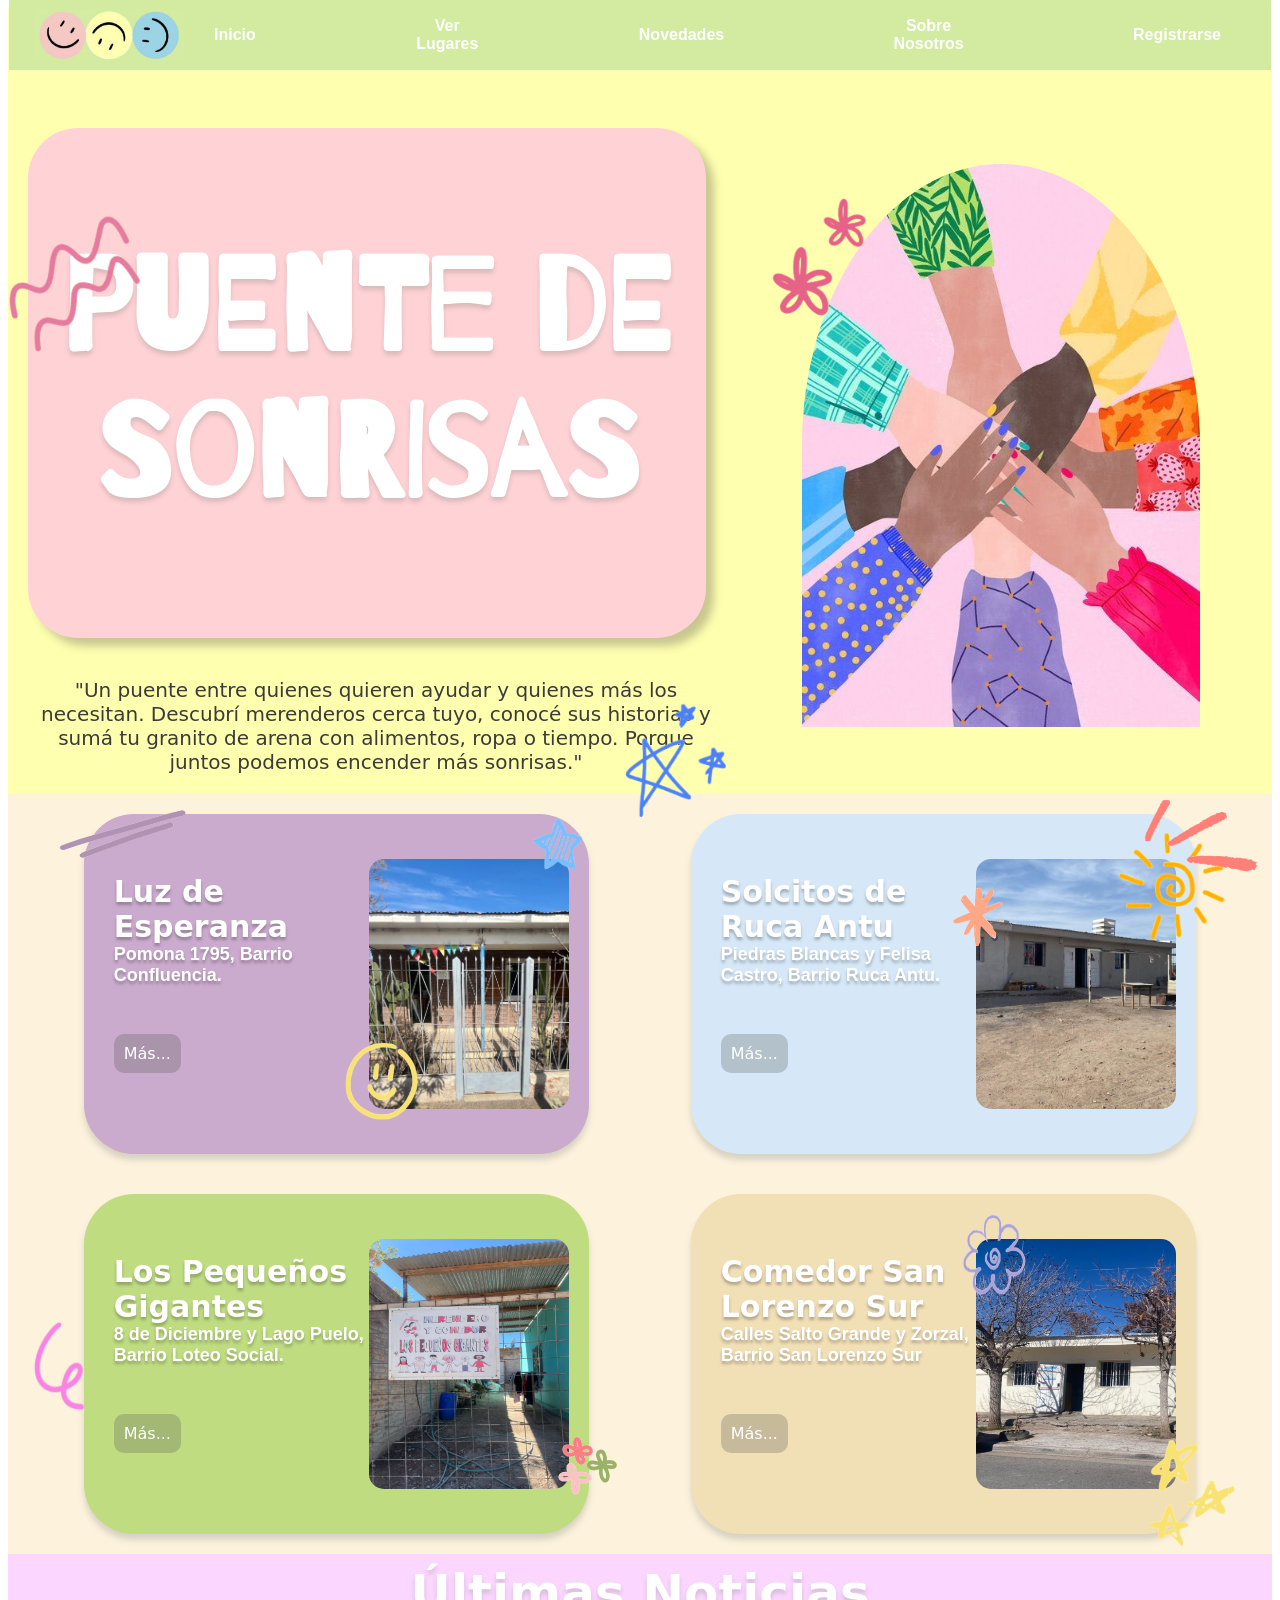
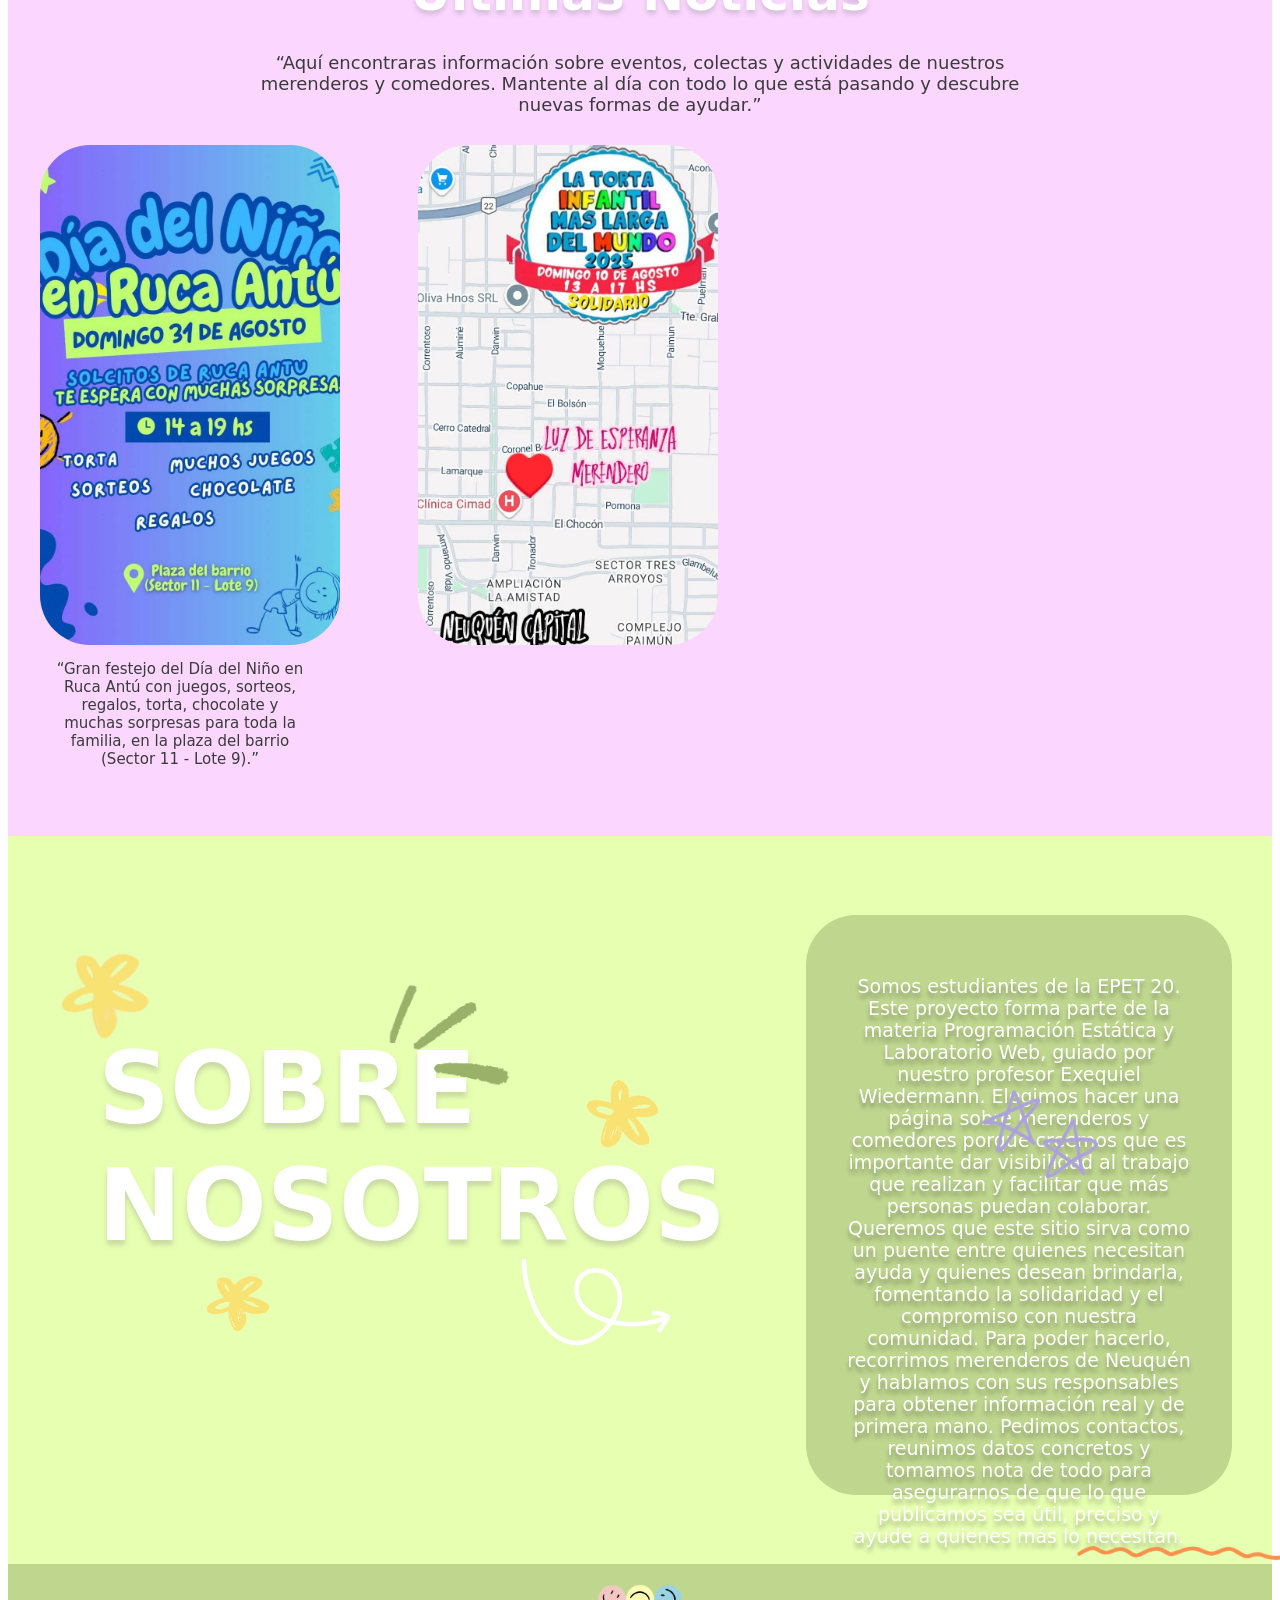
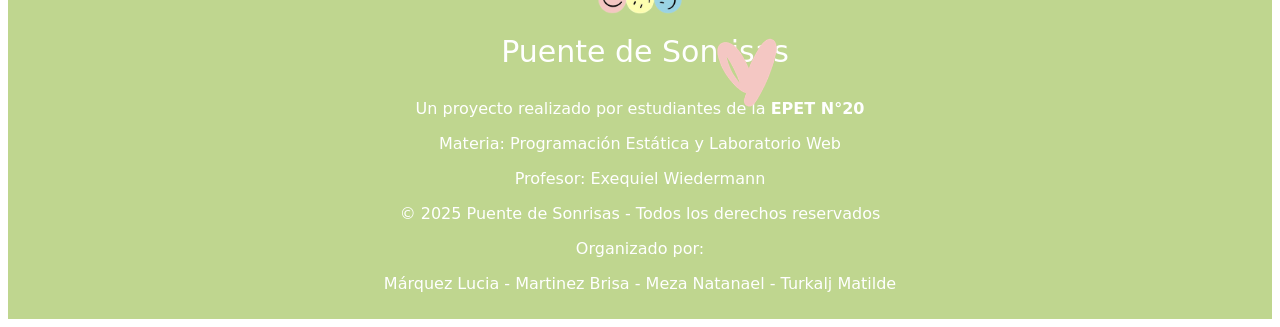
==== commit ce55a89b: "Elimino flores de Novedades" ====
--- a/index.html
+++ b/index.html
@@ -124,12 +124,9 @@
         </section>
         <section id="Fondo3">
                 <div>
-                    <img src="Imagenes/Icono_inicio_flor-Amarilla-03.png" class="deco1NV">
-                    <img src="Imagenes/Icono_inicio_flor-Rosa.png" class="deco2NV">
-                </div>
-                <div>
                     <h2 class="tituloC">Últimas Noticias</h2>
                 </div>
+
                 <div>
                     <p class="parrafoC">
                         “Aquí encontraras información sobre eventos, colectas y actividades
--- a/Css/estilo.css
+++ b/Css/estilo.css
@@ -1113,25 +1113,6 @@
     margin-bottom: 40px;
 }
 
-.deco1NV{
-    margin: 0 auto;
-    position:absolute;
-    z-index: 1;
-    top: 222.5%;
-    left: 36%;
-    transform: translate(-50%, -50%);
-    width: 11%;
-    height: auto;
-}
-.deco2NV{
-    margin: 0 auto;
-    position:absolute;
-    left: 63%;
-    top: 222.5%;
-    transform: translate(-50%, -50%);
-    width: 9%;
-    height: auto;
-}
 
 /*------------------  Fondo 4 ------------------ */
 #fondo4{
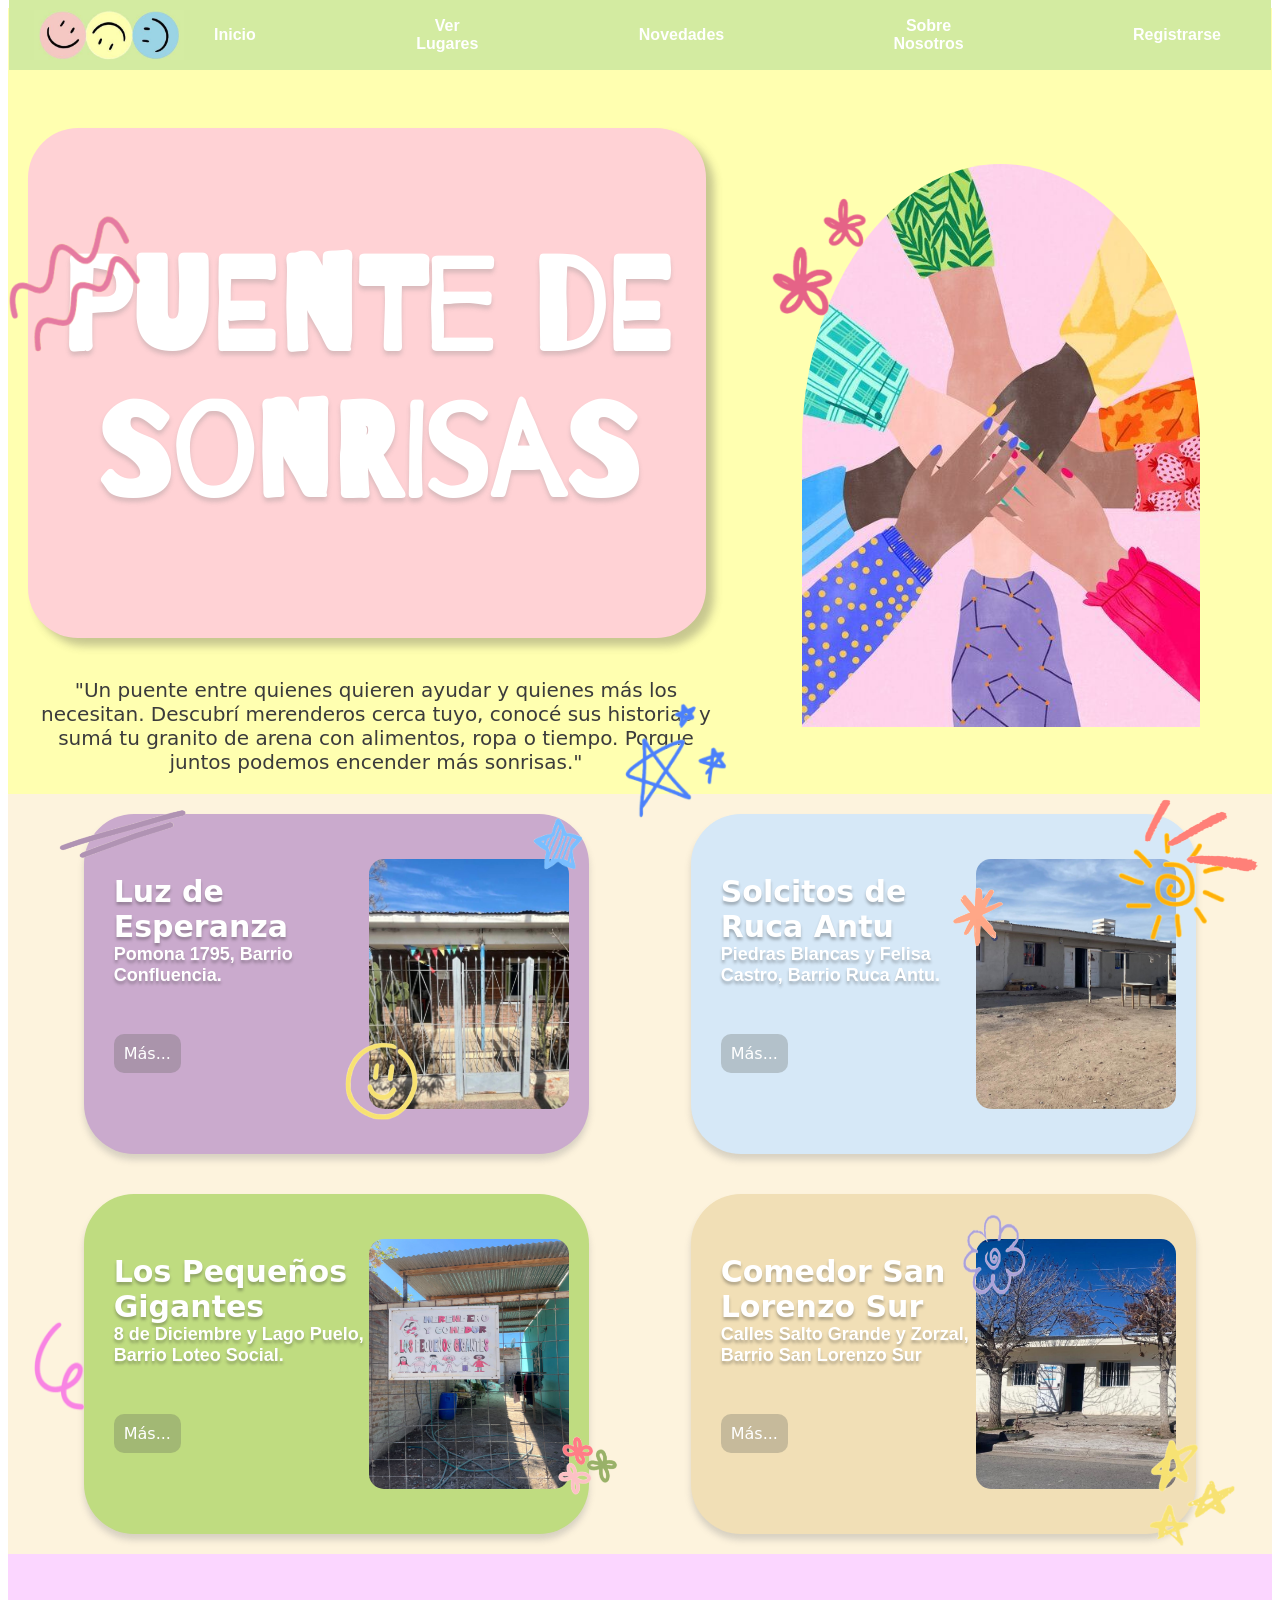
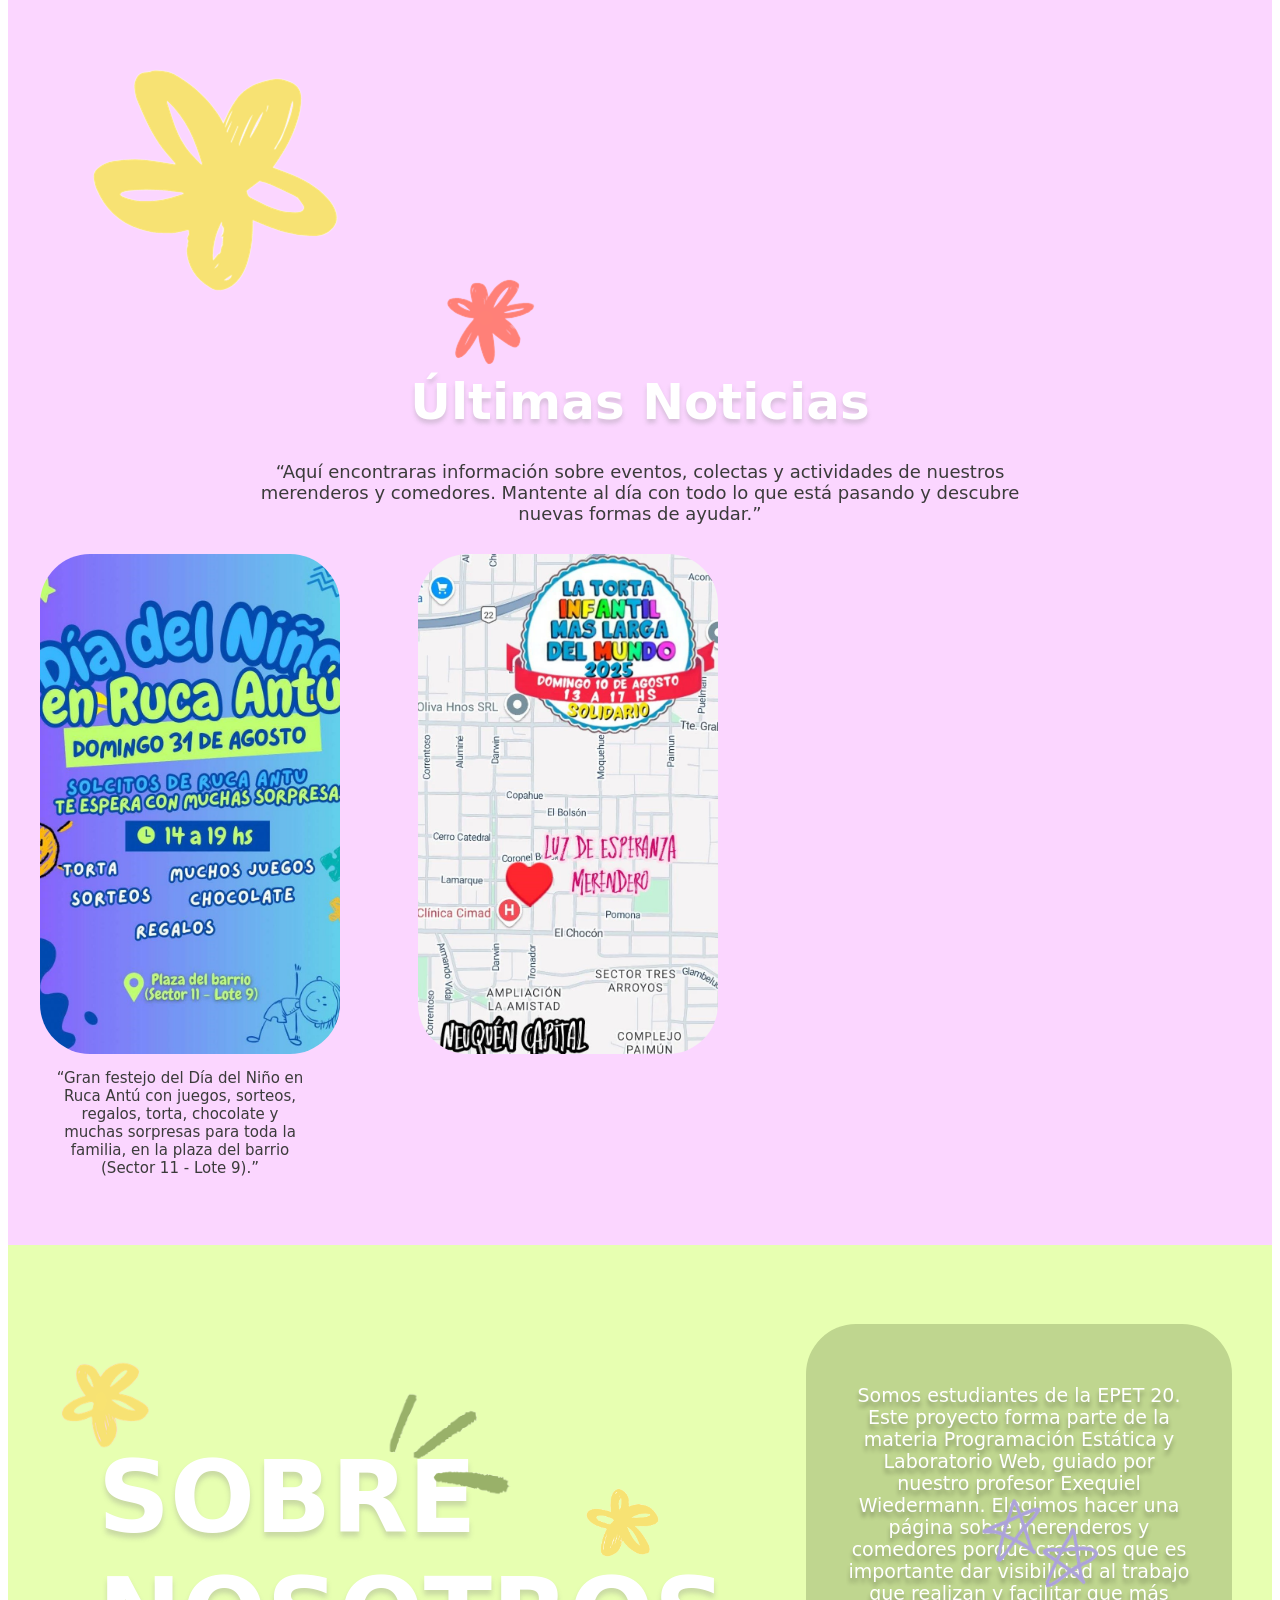
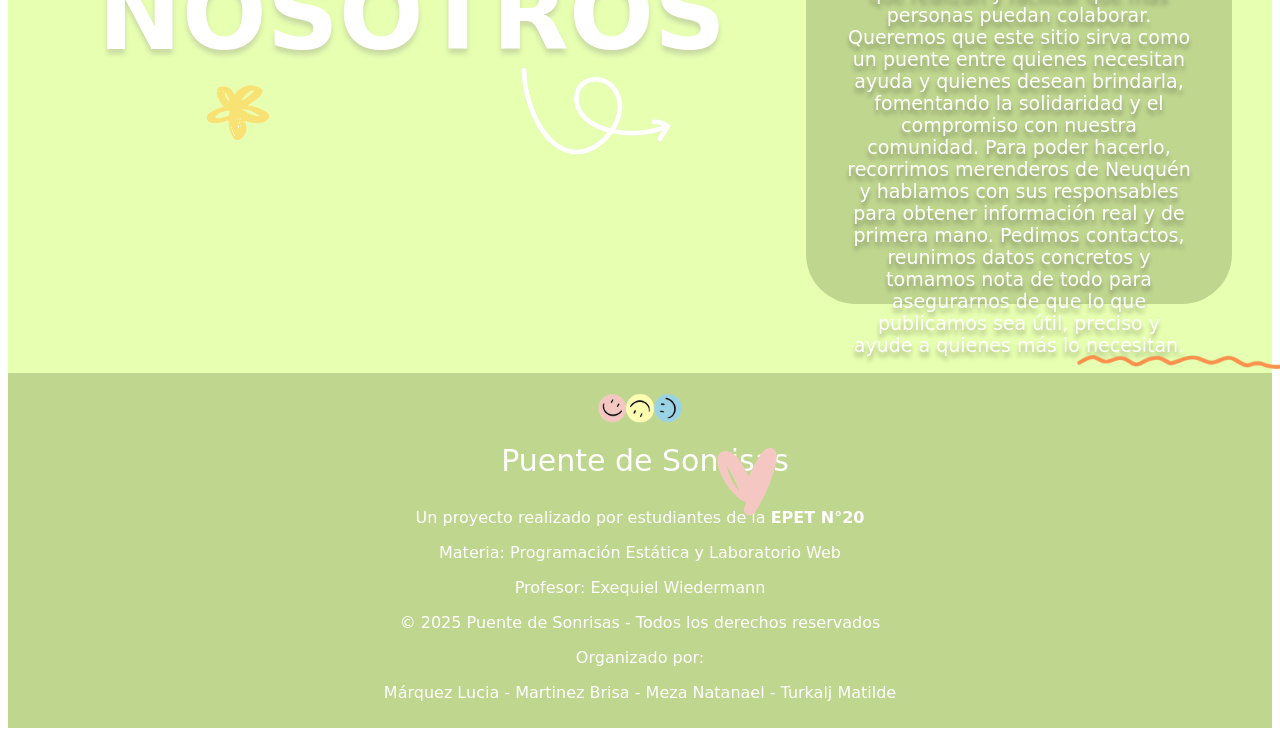
==== commit 5142b119: "Elimino flores de Novedades en media" ====
--- a/index.html
+++ b/index.html
@@ -124,9 +124,12 @@
         </section>
         <section id="Fondo3">
                 <div>
+                    <img src="Imagenes/Icono_inicio_flor-Amarilla-03.png" class="deco1NV">
+                    <img src="Imagenes/Icono_inicio_flor-Rosa.png" class="deco2NV">
+                </div>
+                <div>
                     <h2 class="tituloC">Últimas Noticias</h2>
                 </div>
-
                 <div>
                     <p class="parrafoC">
                         “Aquí encontraras información sobre eventos, colectas y actividades
--- a/Css/estilo.css
+++ b/Css/estilo.css
@@ -392,26 +392,6 @@
     margin-bottom: 40px;
 }
 
-.deco1NV{
-    margin: 0 auto;
-    position:absolute;
-    z-index: 1;
-    top: 222.5%;
-    left: 36%;
-    transform: translate(-50%, -50%);
-    width: 11%;
-    height: auto;
-}
-.deco2NV{
-    margin: 0 auto;
-    position:absolute;
-    left: 63%;
-    top: 222.5%;
-    transform: translate(-50%, -50%);
-    width: 9%;
-    height: auto;
-}
-
 /* ------------------ Fondo 4 ------------------*/
 
 #fondo4{
@@ -1112,7 +1092,7 @@
     padding-left: 10px;
     margin-bottom: 40px;
 }
-
+}
 
 /*------------------  Fondo 4 ------------------ */
 #fondo4{
@@ -1550,23 +1530,7 @@
     margin-bottom: 40px;
 }
 
-.deco1NV{
-    margin-bottom: 20%;
-    z-index: 1;
-    transform: translate(-50%, -50%);
-    width: 11%;
-    top: 222.5%;
-    height: auto;
-}
-}
-.deco2NV{
-    margin-bottom: 20%;
-    z-index: 1;
-    transform: translate(-50%, -50%);
-    width: 11%;
-    top: 222.5%;
-    height: auto;
-}
+
 }
 #fondo4{
     margin: auto;
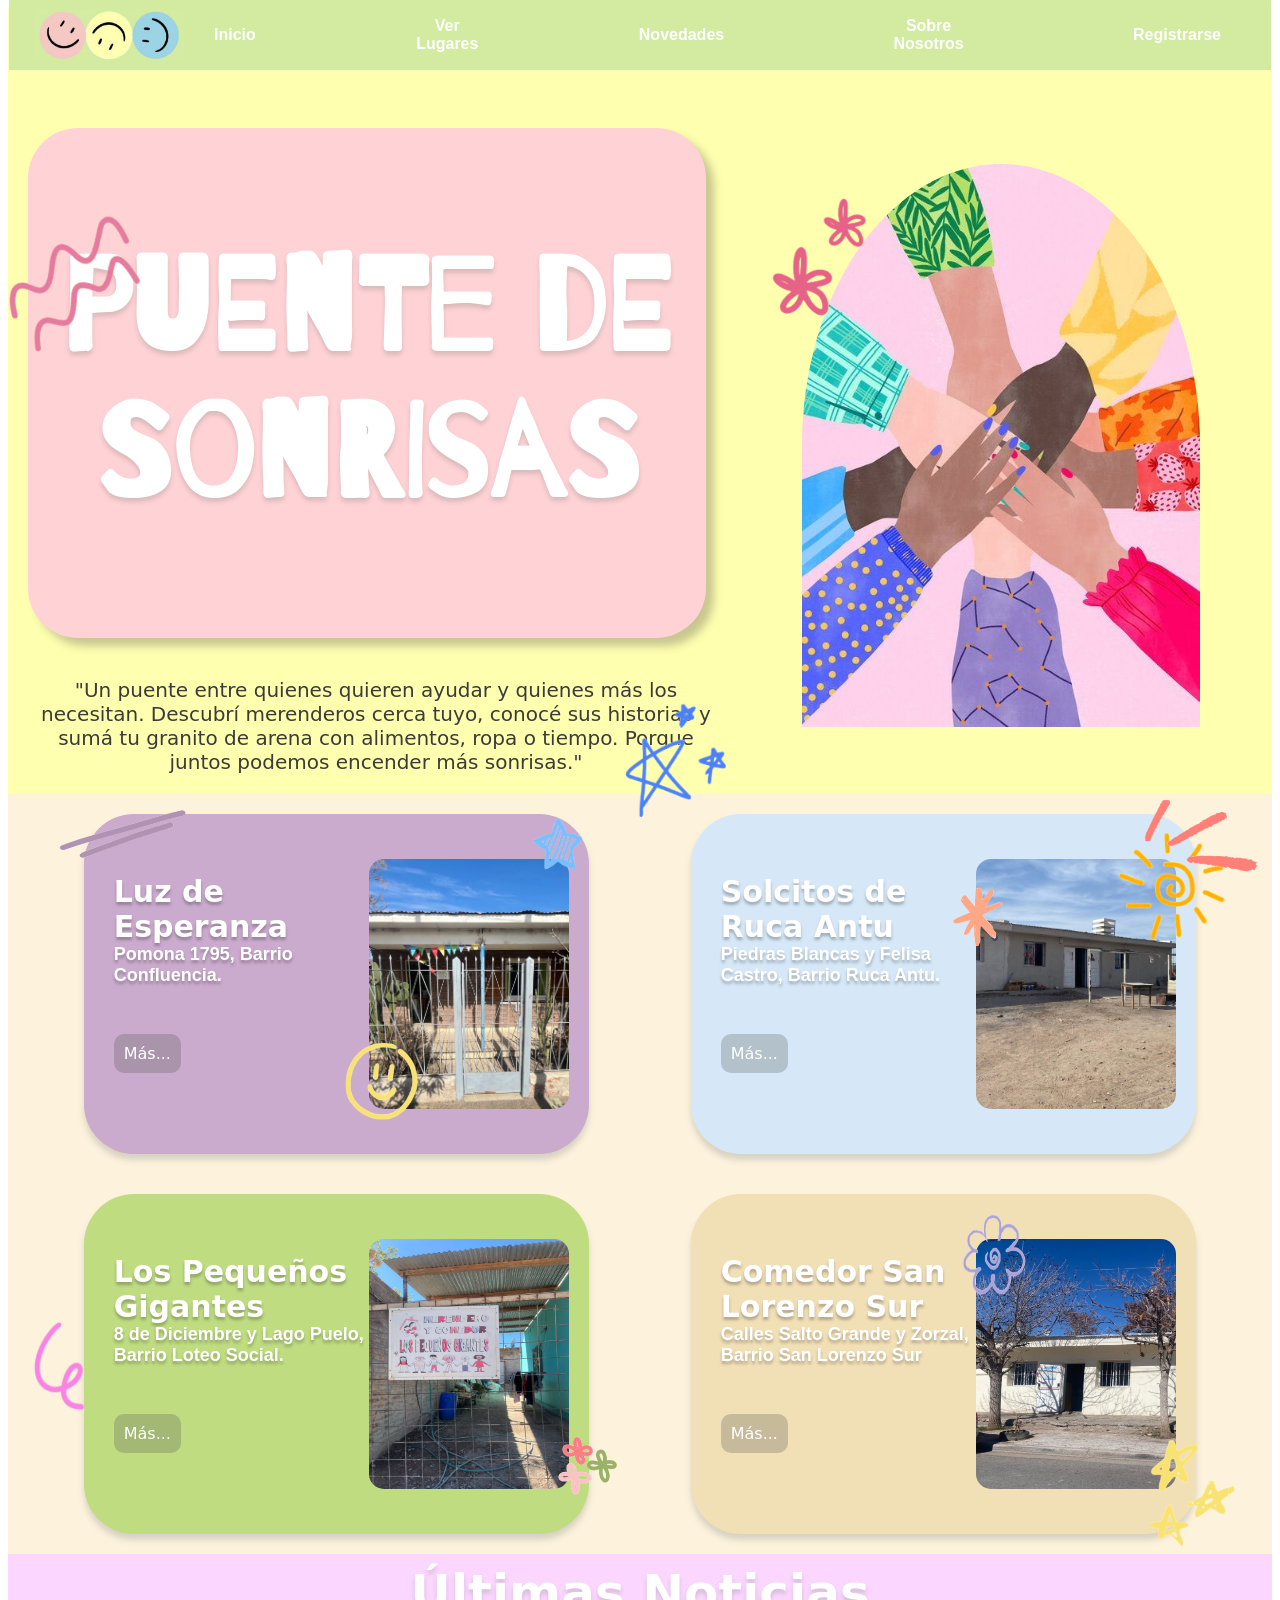
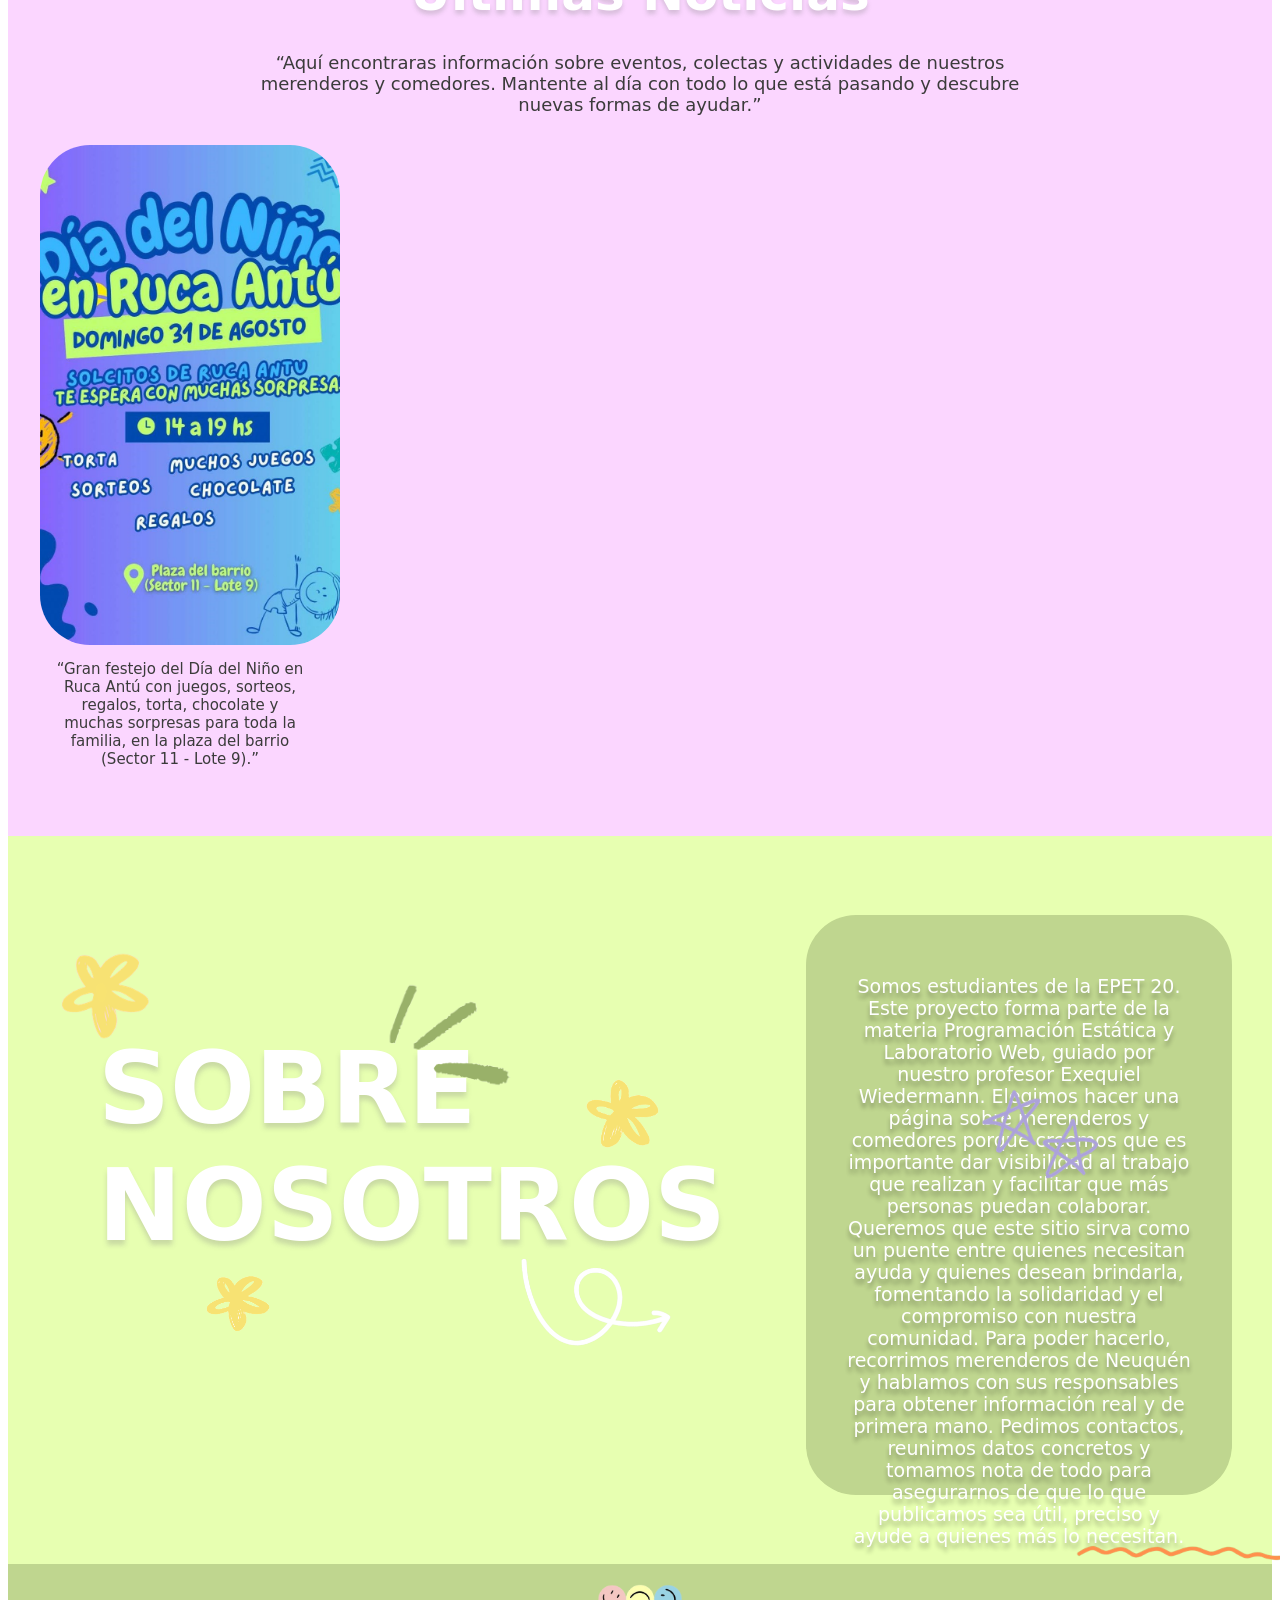
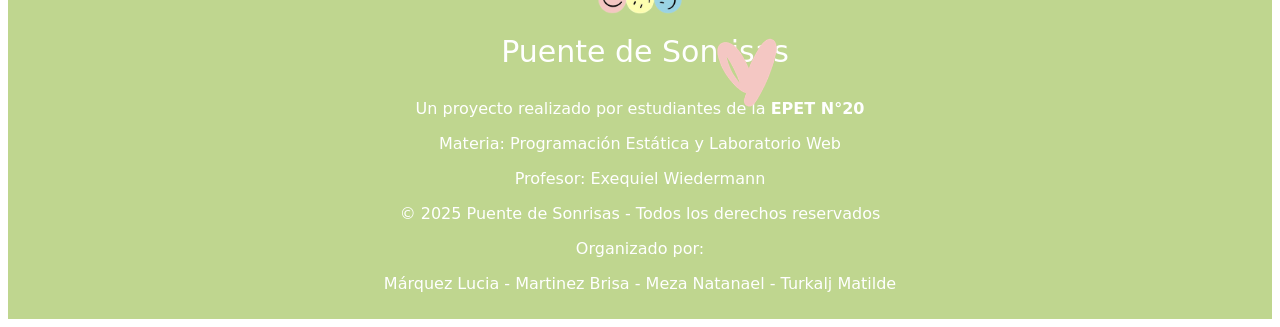
==== commit d354e2b2: "Elimino flores de Novedades del html" ====
--- a/index.html
+++ b/index.html
@@ -124,10 +124,6 @@
         </section>
         <section id="Fondo3">
                 <div>
-                    <img src="Imagenes/Icono_inicio_flor-Amarilla-03.png" class="deco1NV">
-                    <img src="Imagenes/Icono_inicio_flor-Rosa.png" class="deco2NV">
-                </div>
-                <div>
                     <h2 class="tituloC">Últimas Noticias</h2>
                 </div>
                 <div>
